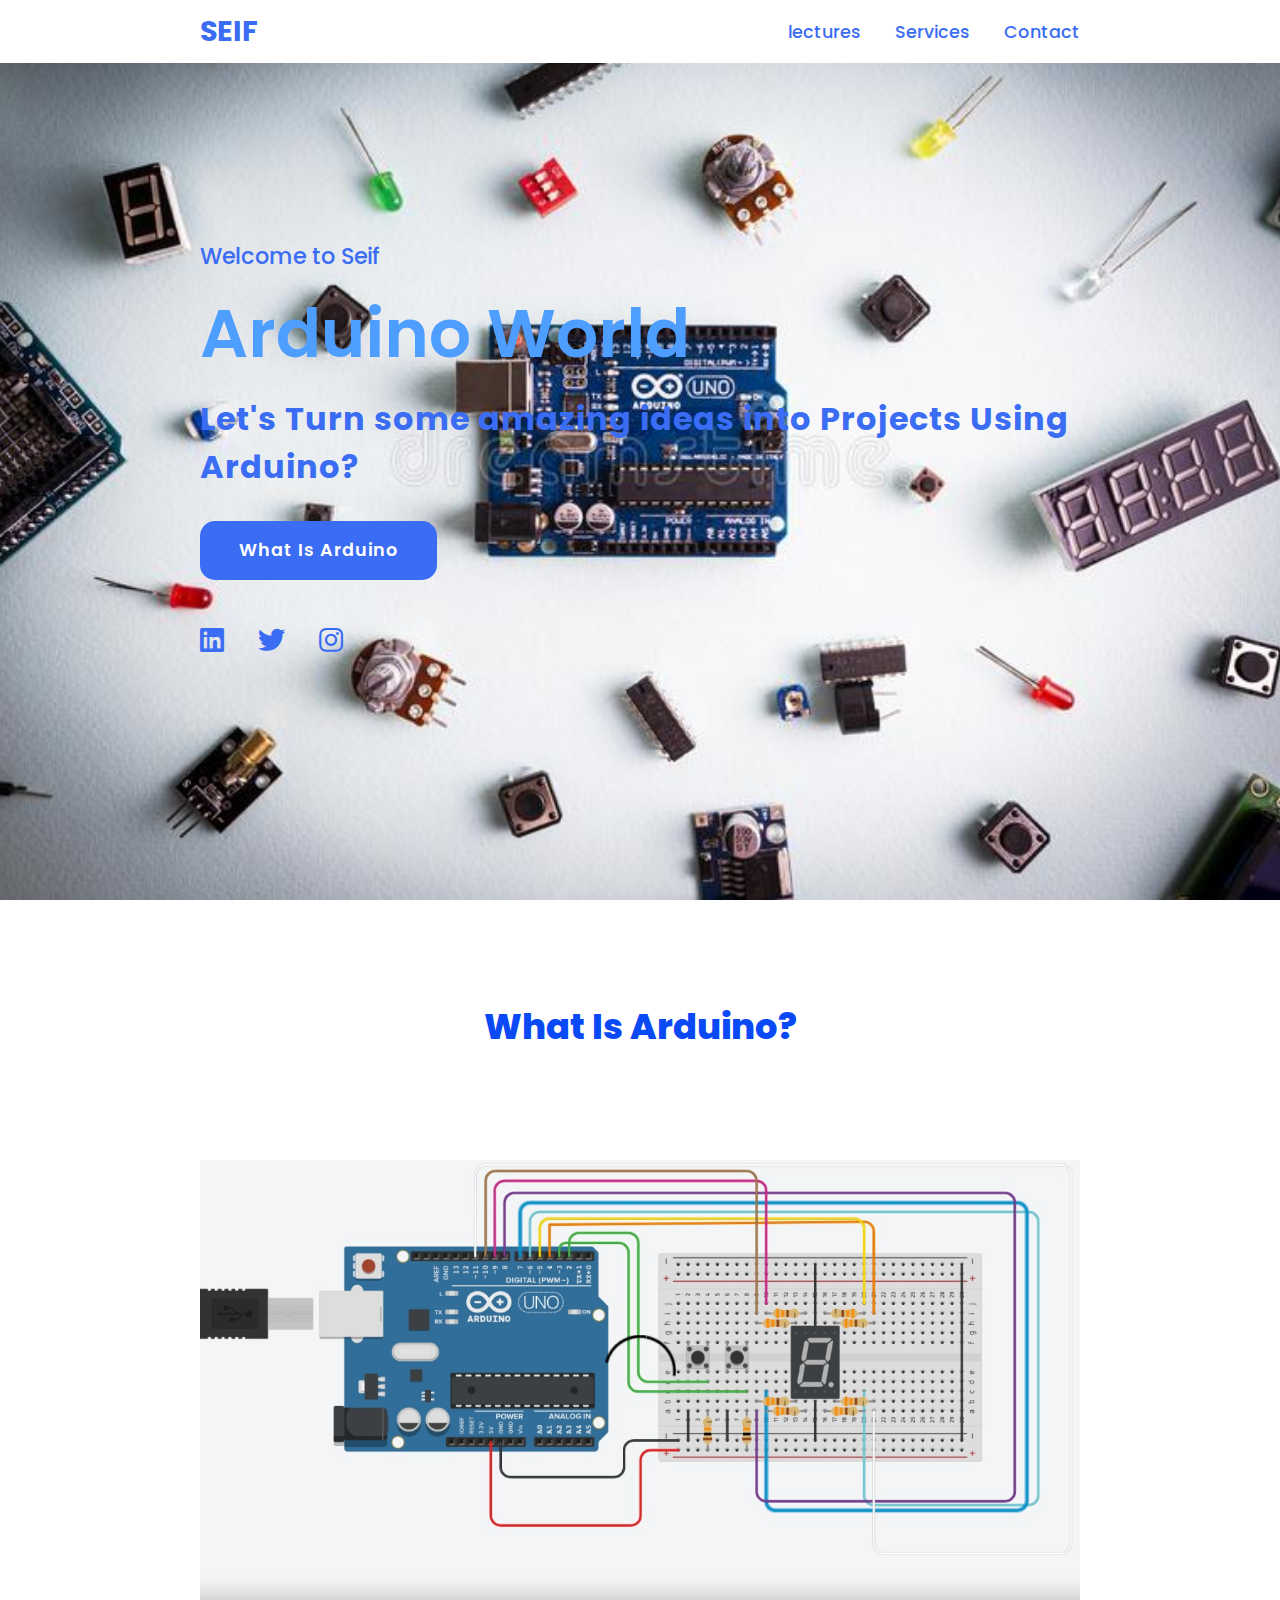
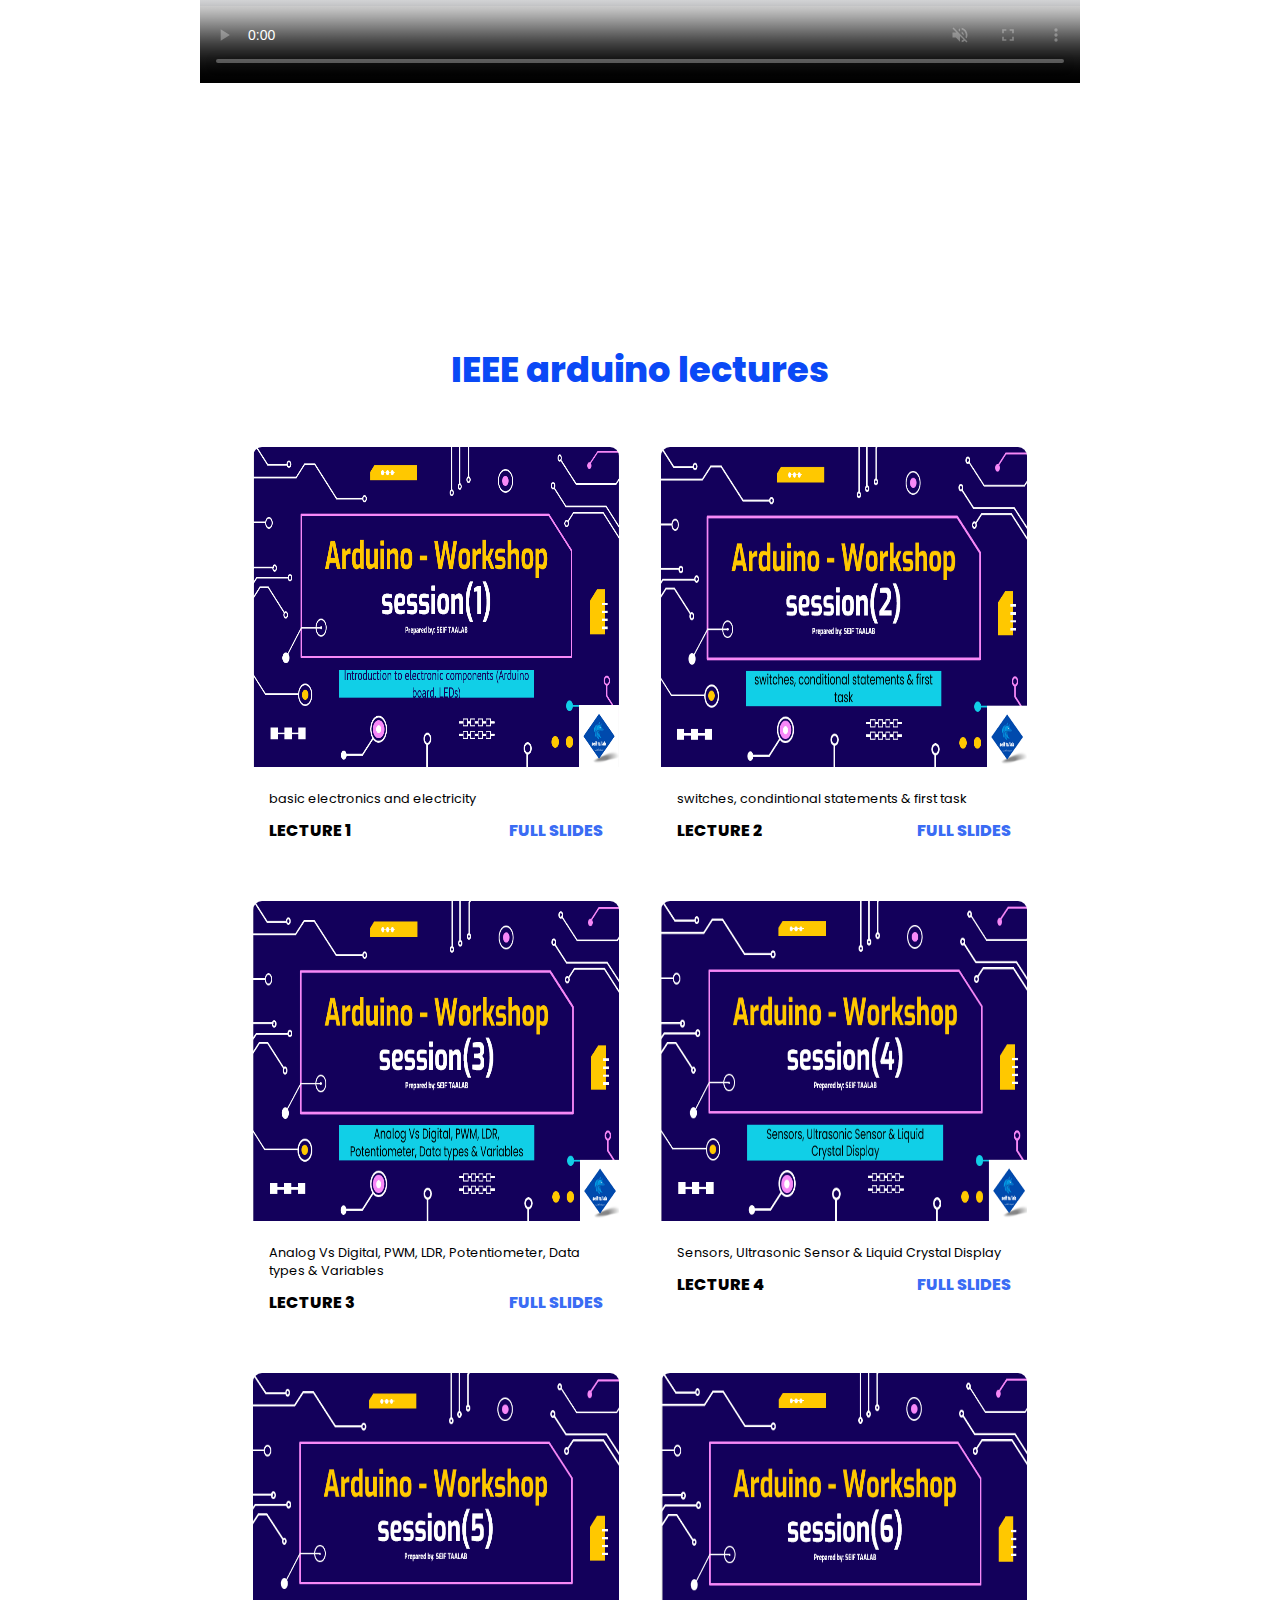
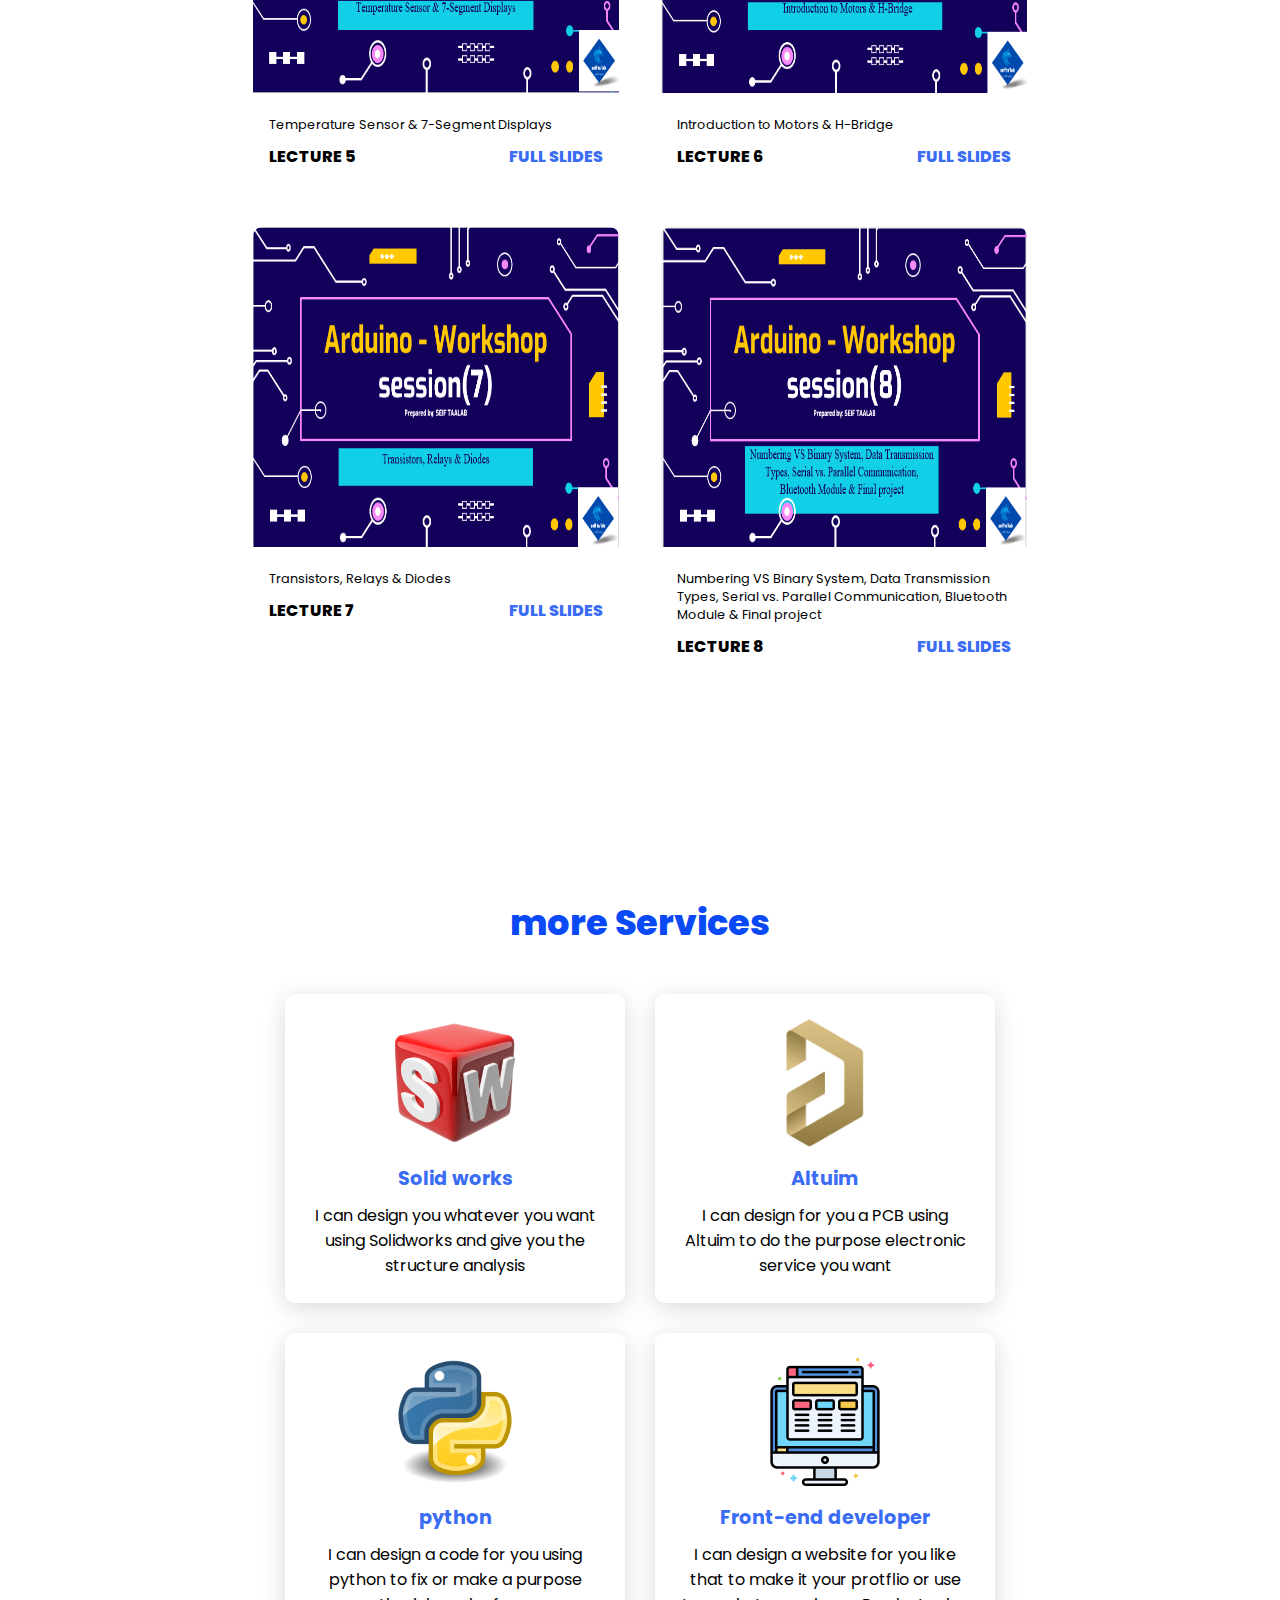
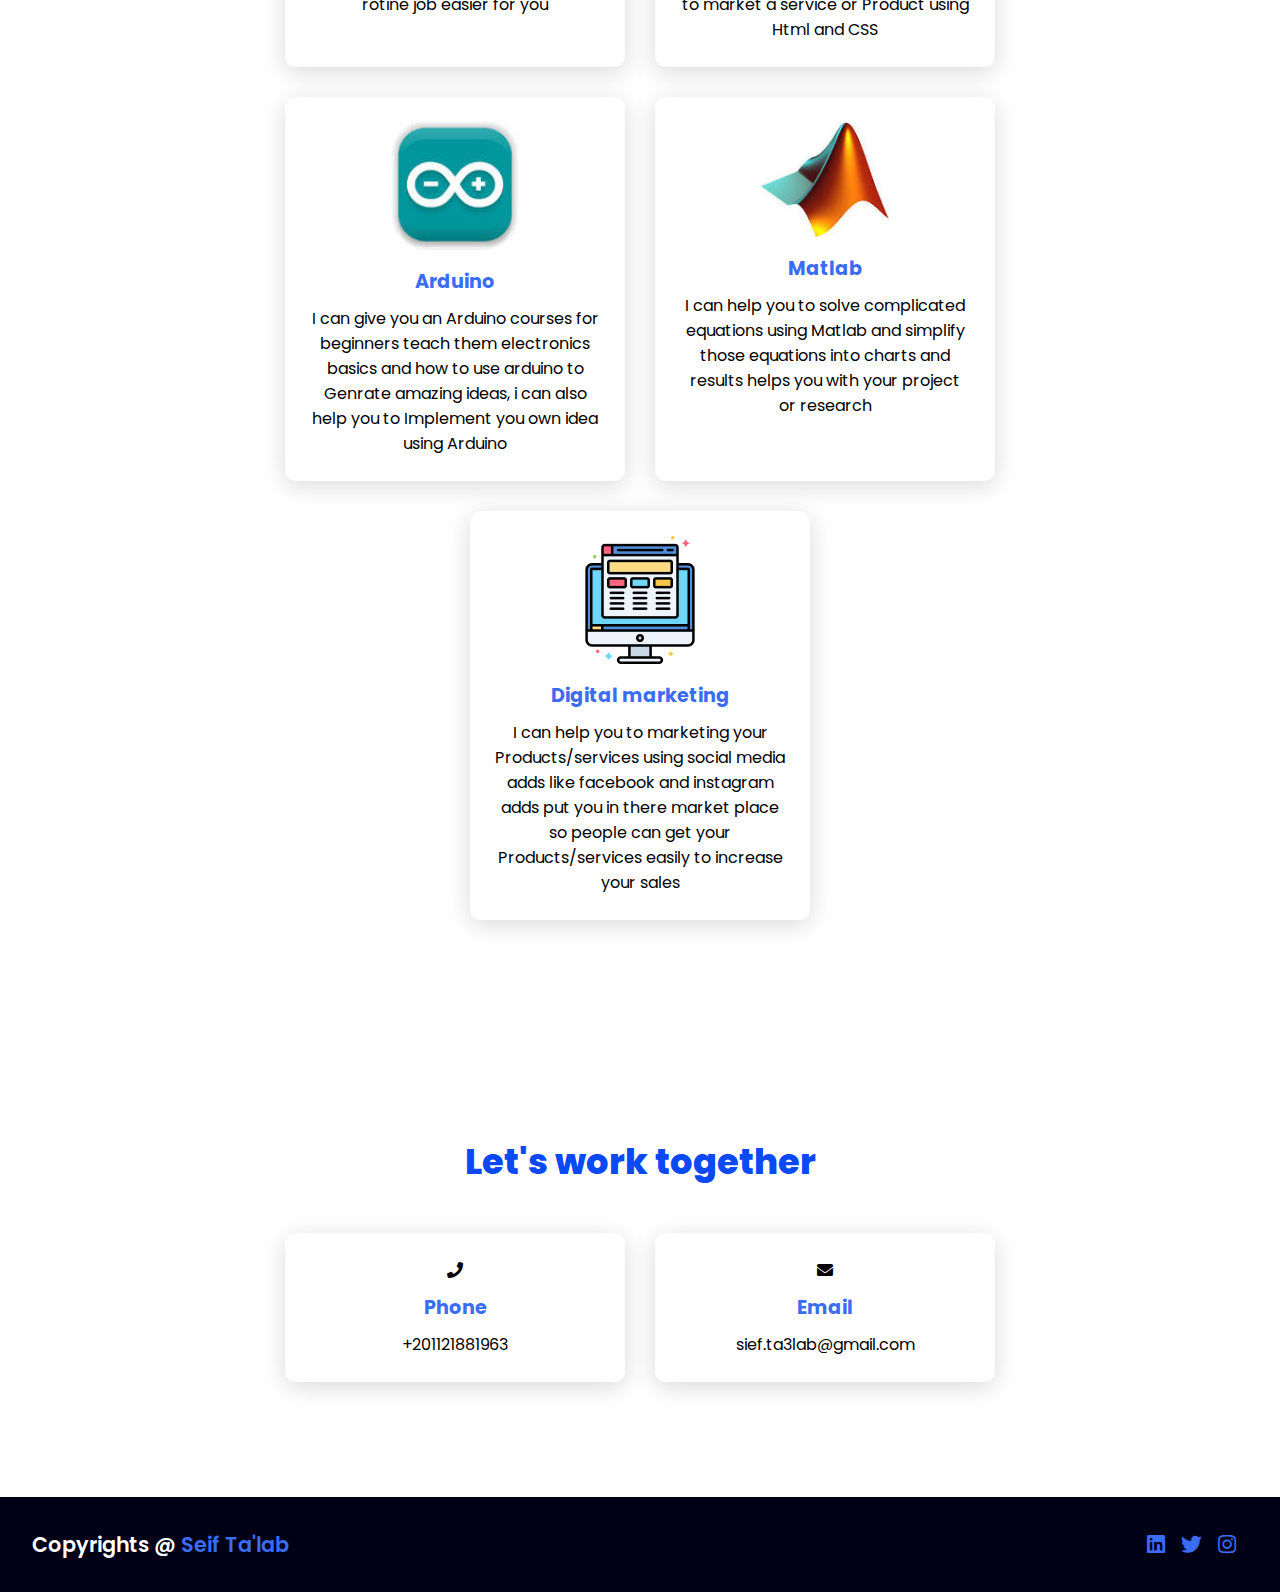
==== index(Arduino).html @ f3671c9b "added modified oldwebsite" ====
<!DOCTYPE html>
<html lang="en">
<head>
    <meta charset="UTF-8">
    <meta http-equiv="X-UA-Compatible" content="IE=edge">
    <meta name="viewport" content="width=device-width, initial-scale=1.0">
    <link rel="stylesheet" href="https://cdnjs.cloudflare.com/ajax/libs/font-awesome/5.15.4/css/all.min.css">
    <link rel="stylesheet" href="style(Arduino).css">
    <title>Seif Ta'lab(Arduino World)</title>
</head>
<body>

    <header>
        <a href="index.html" class="logo">Seif</a>
        <nav class="navigation">
            <a href="#projects">lectures</a>
            <a href="#Courses">Services</a>
            <a href="#contact">Contact</a>
        </nav>
    </header>


    <section class="main">
        <div>
            <h2>Welcome to Seif<br><span>Arduino World</span></h2>
            <h3>Let's Turn some amazing ideas into Projects Using Arduino?</h3>
            <a href="#whatsarduino" class="main-btn">What Is Arduino</a>
            <div class="social-icons">
                <a href="https://www.linkedin.com/in/sief-t-662467a1"><i class="fab fa-linkedin"></i></a>
                <a href="https://twitter.com/SIEFT3LAB"><i class="fab fa-twitter"></i></a>
                <a href="https://www.instagram.com/seiffoox/"><i class="fab fa-instagram"></i></a>
                <!-- <a href="https://www.facebook.com/sief.taalab"><i class="fa-brands fa-square-facebook"></i></a> -->
                <!-- <a href="#"><i class="fab fa-youtube"></i></a> -->
            </div>
        </div>
    </section>
    <section class="arduino-video" id="whatsarduino">
        <h2 class="title">What Is Arduino?</h2>
        <div class="content">
            <div class="video-card">
                <div class="video-icon">
                    <video controls autoplay muted poster="imags/Arduino (1).jpeg" width="850em" height="600em">
                        <source src="imags/Arduino video(1).mp4" type="video/mp4">
                        your Browser does not support Video tag :(
                    </video>
                </div>
            </div>
        </div>
    </section>

    

    <section class="projects" id="projects">
        <h2 class="title"><br> IEEE arduino lectures</h2>
        <div class="content">
            <div class="project-card">
                <div class="project-image">
                    <img src="imags/arduino lec1 .png" alt="lecture(1)"/>
                </div>
                <div class="project-info">
                    <p class="project-category">basic electronics and electricity</p>
                    <strong class="project-title">
                        <span>Lecture 1</span>
                        <a href="https://docs.google.com/presentation/d/1DDFqCSRhLebv8XHpt-wcr_T4yd4qhLSI/edit?usp=drive_web&ouid=102743952285113957410&rtpof=true" class="more-details">Full slides</a>
                    </strong>
                </div>
            </div>
            <div class="project-card">
                <div class="project-image">
                    <img src="imags/arduino lec2 .png" alt="lecture(2)" />
                </div>
                <div class="project-info">
                    <p class="project-category">switches, condintional statements & first task</p>
                    <strong class="project-title">
                        <span>Lecture 2</span>
                        <a href="https://docs.google.com/presentation/d/1XplIza-XIh7OyMLziSDWfODeTQE4C5al/edit?usp=drive_web&ouid=102743952285113957410&rtpof=true" class="more-details">Full slides</a>
                    </strong>
                </div>
            </div>
            <div class="project-card">
                <div class="project-image">
                    <img src="imags/arduino lec3 .png" alt="lecture(3)" />
                </div>
                <div class="project-info">
                    <p class="project-category">Analog Vs Digital, PWM, LDR, Potentiometer, Data types & Variables </p>
                    <strong class="project-title">
                        <span>Lecture 3</span>
                        <a href="https://docs.google.com/presentation/d/1pSmXpGtf9C1QgrdlA-QDoCtuspsE4hKl/edit?usp=drive_web&ouid=102743952285113957410&rtpof=true" class="more-details">Full slides</a>
                    </strong>
                </div>
            </div>
            <div class="project-card">
                <div class="project-image">
                    <img src="imags/arduino lec4 .png" alt="lecture(4)" />
                </div>
                <div class="project-info">
                    <p class="project-category">Sensors, Ultrasonic Sensor & Liquid Crystal Display </p>
                    <strong class="project-title">
                        <span>Lecture 4</span>
                        <a href="https://docs.google.com/presentation/d/1fd7_4X9jOoljDiP1S0zQhtu59KTJAS5t/edit?usp=drive_web&ouid=102743952285113957410&rtpof=true" class="more-details">Full slides</a>
                    </strong>
                </div>
            </div>
            <div class="project-card">
                <div class="project-image">
                    <img src="imags/arduino lec5 .png" alt="lecture(5)" />
                </div>
                <div class="project-info">
                    <p class="project-category">Temperature Sensor & 7-Segment Displays</p>
                    <strong class="project-title">
                        <span>Lecture 5 </span>
                        <a href="https://docs.google.com/presentation/d/1MpjdBzk2nIUMRbd7-k5zyhrEpTdBWXSu/edit?usp=drive_web&ouid=102743952285113957410&rtpof=true" class="more-details">Full slides</a>
                    </strong>
                </div>
            </div>
            <div class="project-card">
                <div class="project-image">
                    <img src="imags/arduino lec6 .png" alt="lecture(6)" />
                </div>
                <div class="project-info">
                    <p class="project-category">Introduction to Motors & H-Bridge</p>
                    <strong class="project-title">
                        <span>Lecture 6 </span>
                        <a href="https://docs.google.com/presentation/d/1R1zklYoGghu9t8irM6zhKbhsDbOVQ-YO/edit?usp=drive_web&ouid=102743952285113957410&rtpof=true" class="more-details">Full slides</a>
                    </strong>
                </div>
            </div>
            <div class="project-card">
                <div class="project-image">
                    <img src="imags/arduino lec7  .png" alt="lecture(7)" />
                </div>
                <div class="project-info">
                    <p class="project-category">Transistors, Relays & Diodes</p>
                    <strong class="project-title">
                        <span>Lecture 7 </span>
                        <a href="https://docs.google.com/presentation/d/1aV68Fkvven4Uu9LeOrpbHi0yYpLlBhTs/edit?usp=drive_web&ouid=102743952285113957410&rtpof=true" class="more-details">Full slides</a>
                    </strong>
                </div>
            </div>
            <div class="project-card">
                <div class="project-image">
                    <img src="imags/arduino lec8 .png" alt="lecture(8)" />
                </div>
                <div class="project-info">
                    <p class="project-category">Numbering VS Binary System, Data Transmission Types, Serial vs. Parallel Communication, Bluetooth Module & Final project</p>
                    <strong class="project-title">
                        <span>Lecture 8 </span>
                        <a href="https://docs.google.com/presentation/d/13-hTFpBg8Rt9SrnlkMx6WOnKrPhu77iB/edit?usp=drive_web&ouid=102743952285113957410&rtpof=true" class="more-details">Full slides</a>
                    </strong>
                </div>
            </div>
        </div>
    </section>
  
    <section class="cards" id="Courses">
        <h2 class="title">more Services</h2>
        <div class="content">
            <div class="card">
                <div class="icon">
                    <img src="imags/medium.png" alt="solidworks icon">
                </div>
                <div class="info">
                    <h3>Solid works</h3>
                    <p>I can design you whatever you want using Solidworks and give you the structure analysis</p>
                </div>
            </div>
            <div class="card">
                <div class="icon">
                    <img src="imags/altium-designer.png" alt="Altuim icon">
                </div>
                <div class="info">
                    <h3>Altuim</h3>
                    <p>I can design for you a PCB using Altuim to do the purpose electronic service you want</p>
                </div>
            </div>
            <div class="card">
                <div class="icon">
                    <img src="imags/Python.svg.png" alt="Python icon">
                </div>
                <div class="info">
                    <h3>python</h3>
                    <p>I can design a code for you using python to fix or make a purpose rotine job easier for you</p>
                </div>
            </div>
            <div class="card">
                <div class="icon">
                    <img src="imags/2721264.png" alt="Front-end icon">
                </div>
                <div class="info">
                    <h3>Front-end developer</h3>
                    <p>I can design a website for you like that to make it your protflio or use to market a service or Product using Html and CSS</p>
                </div>
            </div>
            <div class="card">
                <div class="icon">
                    <img src="imags/images (1).jpg" alt="Arduino icon">
                </div>
                <div class="info">
                    <h3>Arduino</h3>
                    <p>I can give you an Arduino courses for beginners teach them electronics basics and how to use arduino to Genrate amazing ideas, i can also help you to Implement you own idea using Arduino</p>
                </div>
            </div>
            <div class="card">
                <div class="icon">
                    <img src="imags/images.jpg" alt="Matlab icon">
                </div>
                <div class="info">
                    <h3>Matlab</h3>
                    <p>I can help you to solve complicated equations using Matlab and simplify those equations into charts and results helps you with your project or research</p>
                </div>
            </div>
            <div class="card">
                <div class="icon">
                    <img src="imags/2721264.png" alt="Digital-Marketing icon">
                </div>
                <div class="info">
                    <h3>Digital marketing</h3>
                    <p>I can help you to marketing your Products/services using social media adds like facebook and instagram adds put you in there market place so people can get your Products/services easily to increase your sales</p>
                </div>
            </div>
        </div>
    </section>

    <section class="cards-contact" id="contact">
        <h2 class="title">Let's work together</h2>
        <div class="content">
            <div class="card">
                <div class="icon">
                    <i class="fas fa-phone"></i>
                </div>
                <div class="info">
                    <h3>Phone</h3>
                    <p>+201121881963</p>
                </div>
            </div>
            <div class="card">
                <div class="icon">
                    <i class="fas fa-envelope"></i>
                </div>
                <div class="info">
                    <h3>Email</h3>
                    <p>sief.ta3lab@gmail.com</p>
                </div>
            </div>
        </div>
    </section>
    
    <footer class="footer">
        <p class="footer-title">Copyrights @ <span>Seif Ta'lab</span></p>
        <div class="social-icons">
            <a href="https://www.linkedin.com/in/sief-t-662467a1"><i class="fab fa-linkedin"></i></a>
            <a href="https://twitter.com/SIEFT3LAB"><i class="fab fa-twitter"></i></a>
            <a href="https://www.instagram.com/seiffoox/"><i class="fab fa-instagram"></i></a>
            <!-- <a href="https://www.facebook.com/sief.taalab"><i class="fa-brands fa-square-facebook"></i></a> -->
            <!-- <a href="#"><i class="fab fa-youtube"></i></a> -->
        </div>
    </footer>

</body>
</html>
---- style(Arduino).css ----
@import url('https://fonts.googleapis.com/css2?family=Poppins:ital,wght@0,100;0,200;0,300;0,400;0,500;0,600;0,700;0,800;0,900;1,100;1,200;1,300;1,400;1,500;1,600;1,700;1,800;1,900&display=swap');

*{
    font-family: 'Poppins', sans-serif;
    margin: 0;
    padding: 0;
    box-sizing: border-box;
    scroll-behavior: smooth; 
}


header {
    background-color: #ffffff;
    width: 100%;
    position: fixed;
    z-index: 999;
    display: flex;
    justify-content: space-between;
    align-items: center;
    padding: 10px 200px ;
}

.logo{
    text-decoration: none;
    color: #3a6cf4;
    text-transform: uppercase;
    font-weight: 700;
    font-size: 1.8em;
}

.navigation a{
    color: #3a6cf4;
    text-decoration: none;
    font-size: 1.1em;
    font-weight: 500;
    padding-left: 30px;
}

.navigation a:hover{
    color: #601cfc;
}

section {
    padding: 100px 200px;
}

.main {
    width: 100%;
    min-height: 100vh;
    display: flex;
    align-items: center;
    background: url(imags/arduino\ background\ 2.jpg) no-repeat;
    /* background-color: #000; */
    background-size: cover;
    background-position: center;
    background-attachment: fixed;
}

.main h2 {
    color: #3a6cf4;
    font-size: 1.4em;
    font-weight: 500;
}

.main h2 span {
    display: inline-block;
    margin-top: 10px;
    color: #4e9eff;
    font-size: 3em;
    font-weight: 600;
}

.main h3 {
    color: #3a6cf4;
    font-size: 2em;
    font-weight: 700;
    letter-spacing: 1px;
    margin-top: 10px;
    margin-bottom: 30px;
}

.main-btn {
    color: #fff;
    background-color: #3a6cf4;
    text-decoration: none;
    font-size: 1.1em;
    font-weight: 600;
    display: inline-block;
    padding: 0.9375em 2.1875em;
    letter-spacing: 1px;
    border-radius: 15px;
    margin-bottom: 40px;
    transition: 0.7s ease;
}

.main-btn:hover {
    background-color: #0a49f6;
    transform: scale(1.1);
}

.social-icons a {
    color: #3a6cf4;
    font-size: 1.7em;
    padding-right: 30px;
}


.title {
    display: flex;
    justify-content: center;
    color: #0a49f6;
    font-size: 2.2em;
    font-weight: 800;
    margin-bottom: 30px;
}


.content {
    display: flex;
    justify-content: center;
    flex-direction: row;
    flex-wrap: wrap;
    border-radius: 10px;
    
}

.cards {
    background: url(imags/arduino\ background\ 2.jpg) no-repeat;
    /* background-color: #000; */
    background-size: cover;
    background-position: center;
    background-attachment: fixed;
}

.arduino-video {
    background: url(imags/arduino\ background\ 2.jpg) no-repeat;
    background-size: cover;
    background-position: center;
    background-attachment: fixed;
    /* background-color: rgb(154 196 255);  */
}
.video-card .video-icon {
    text-align: center;
    align-items: center;
    justify-content: center;
    width: 100%;
}
video {
    width: 100%;
}

.card {
    background-color: #fff;
    width: 21.25em;
    box-shadow: 0 5px 25px rgba(1 1 1 / 15%);
    border-radius: 10px;
    padding: 25px;
    margin: 15px;
    transition: 0.7s ease;
}

.card:hover {
    transform: scale(1.1);
}

.card .icon {
    text-align: center;
    align-items: center;
    justify-content: center;
}

.card .icon img {
    width: 8em;
}

.info {
    text-align: center;
}

.info h3{
    color: #3a6cf4;
    font-size: 1.2em;
    font-weight: 700;
    margin: 10px;
}

.projects {
    background: url(imags/arduino\ background\ 2.jpg) no-repeat;
    background-size: cover;
    background-position: center;
    background-attachment: fixed;
    /* background-color: #000016; */
}

.projects .content{
    margin-top: 30px;
}

.project-card {
    background-color: #fff;
    border: 1px solid #fff;
    min-height: 14em;
    width: 23em;
    overflow: hidden;
    border-radius: 10px;
    margin: 20px;
    transition: 0.7s ease;
}

.project-card:hover {
   transform: scale(1.1);
}

.project-card:hover .project-image {
    opacity: 0.9;
 }

.project-image img{
    height: 20em;
    width: 100%
}

.project-info {
    padding: 1em;
}

.project-category {
    font-size: 0.8em;
    color: #000;
}

.project-title {
    display: flex;
    justify-content: space-between;
    text-transform: uppercase;
    font-weight: 800;
    margin-top: 10px;
}

.more-details {
    text-decoration: none;
    color: #3a6cf4;
}

.more-details:hover {
    color: #601cfc;
}

 .cards-contact {
    /* background: url(imags/1117_arduino_uno_overview_820.jpg) no-repeat; */
    background-color: #fff;
    background-size: cover;
    background-position: center;
    background-attachment: fixed; 
} 
.contact .icon{
    font-size: 4.5em;
}

.contact .info h3 {
    color: #000;
}

.contact .info p {
    font-size: 1.5em;
}

.footer {
    /* background: url(imags/NEM_aerospace_0.jpg) no-repeat;
    background-size: cover;
    background-position: center;
    background-attachment: fixed; */
    background-color: #000016;
    color: #fff;
    padding: 2em;
    display: flex;
    justify-content: space-between;
}

.footer-title {
    font-size: 1.3em;
    font-weight: 600;
}

.footer-title span {
    color: #3a6cf4;
}

.footer .social-icons a{
    font-size: 1.3em;
    padding: 0 12px 0 0;
}

@media (max-width:1023px){
    header{
        padding: 12px 20px;
    }

    .navigation a{
        padding-left: 10px;
    }

    .title{
        font-size: 1.8em;
    }

    section{
        padding: 80px 20px;
    }

    .main-content h2{
        font-size: 1em;
    }

    .main-content h3{
        font-size: 1.6em;
    }

    .content{
        flex-direction: column;
        align-items: center;
    }

}

@media (max-width:641px){
    body{
        font-size: 12px;
    }

    .main-content h2{
        font-size: 0.8em;
    }

    .main-content h3{
        font-size: 1.4em;
    }
}

@media (max-width:300px){
    body{
        font-size: 10px;
     
    }
}
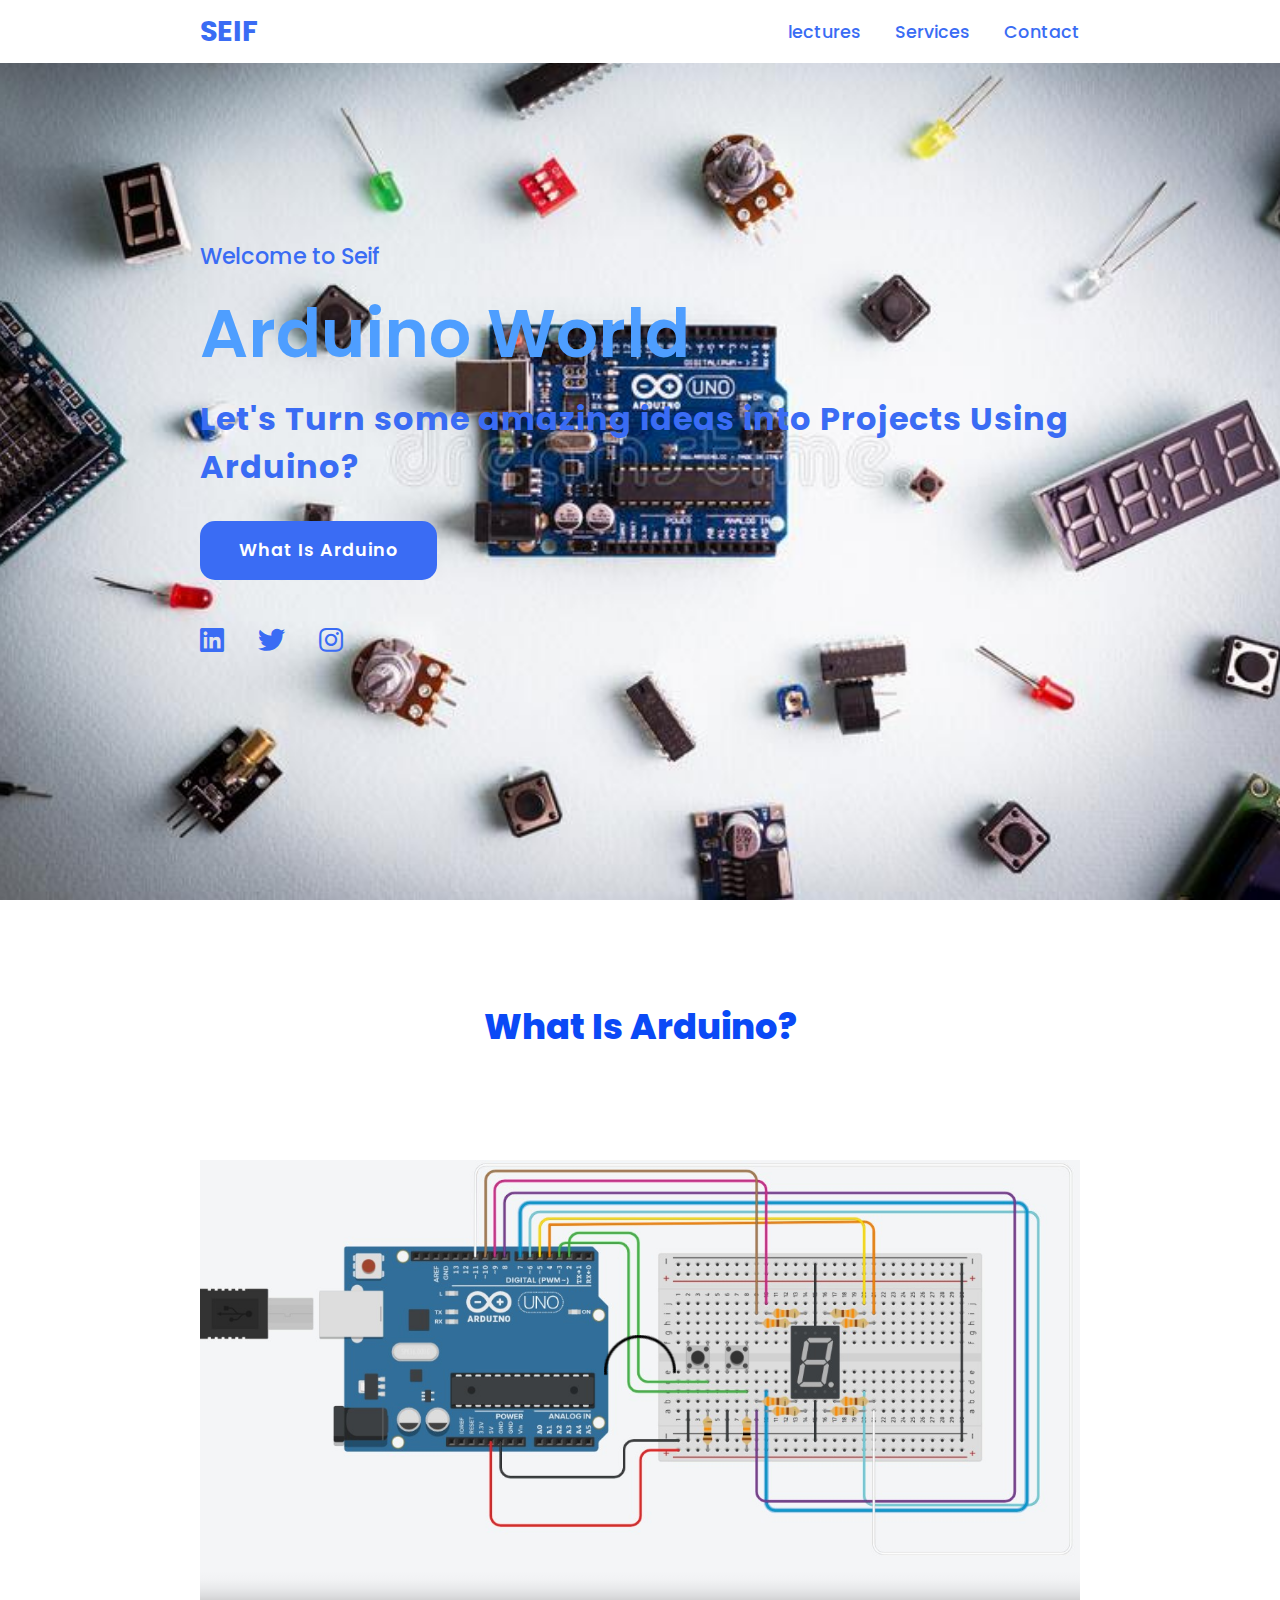
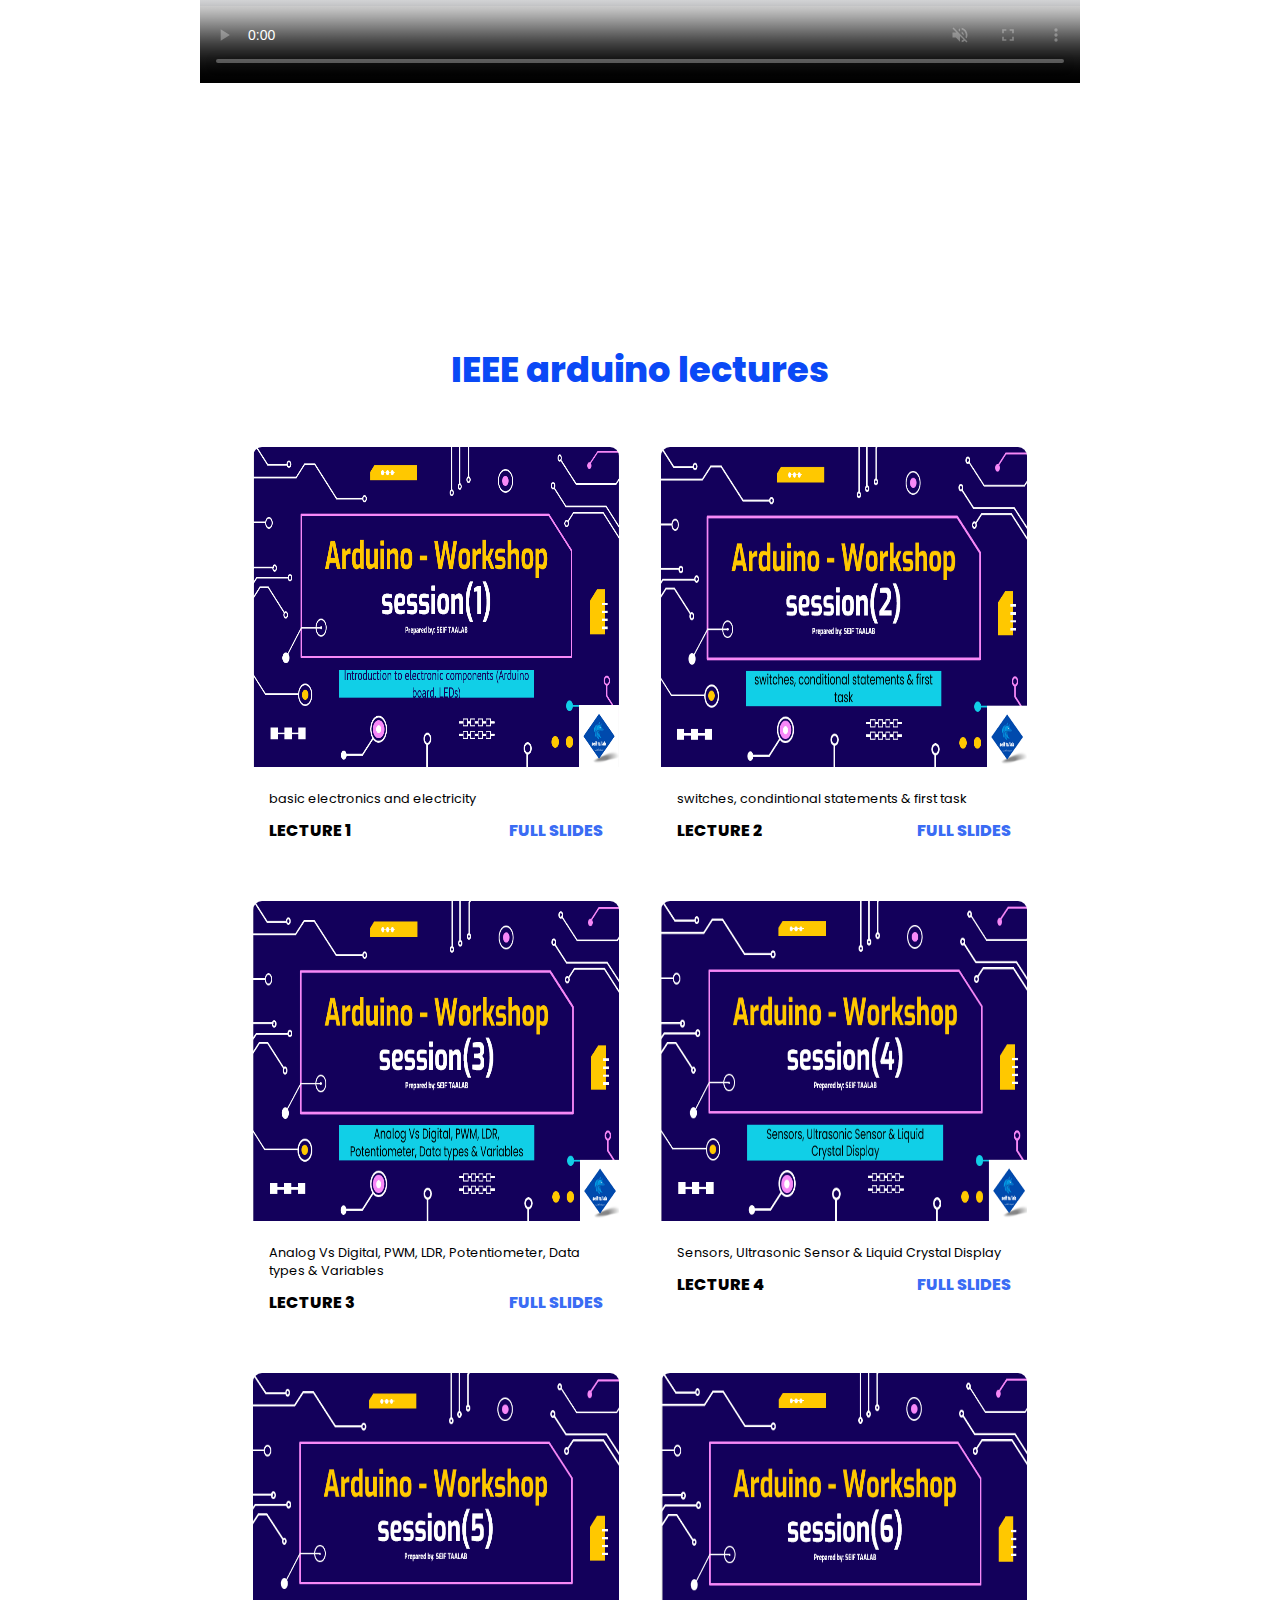
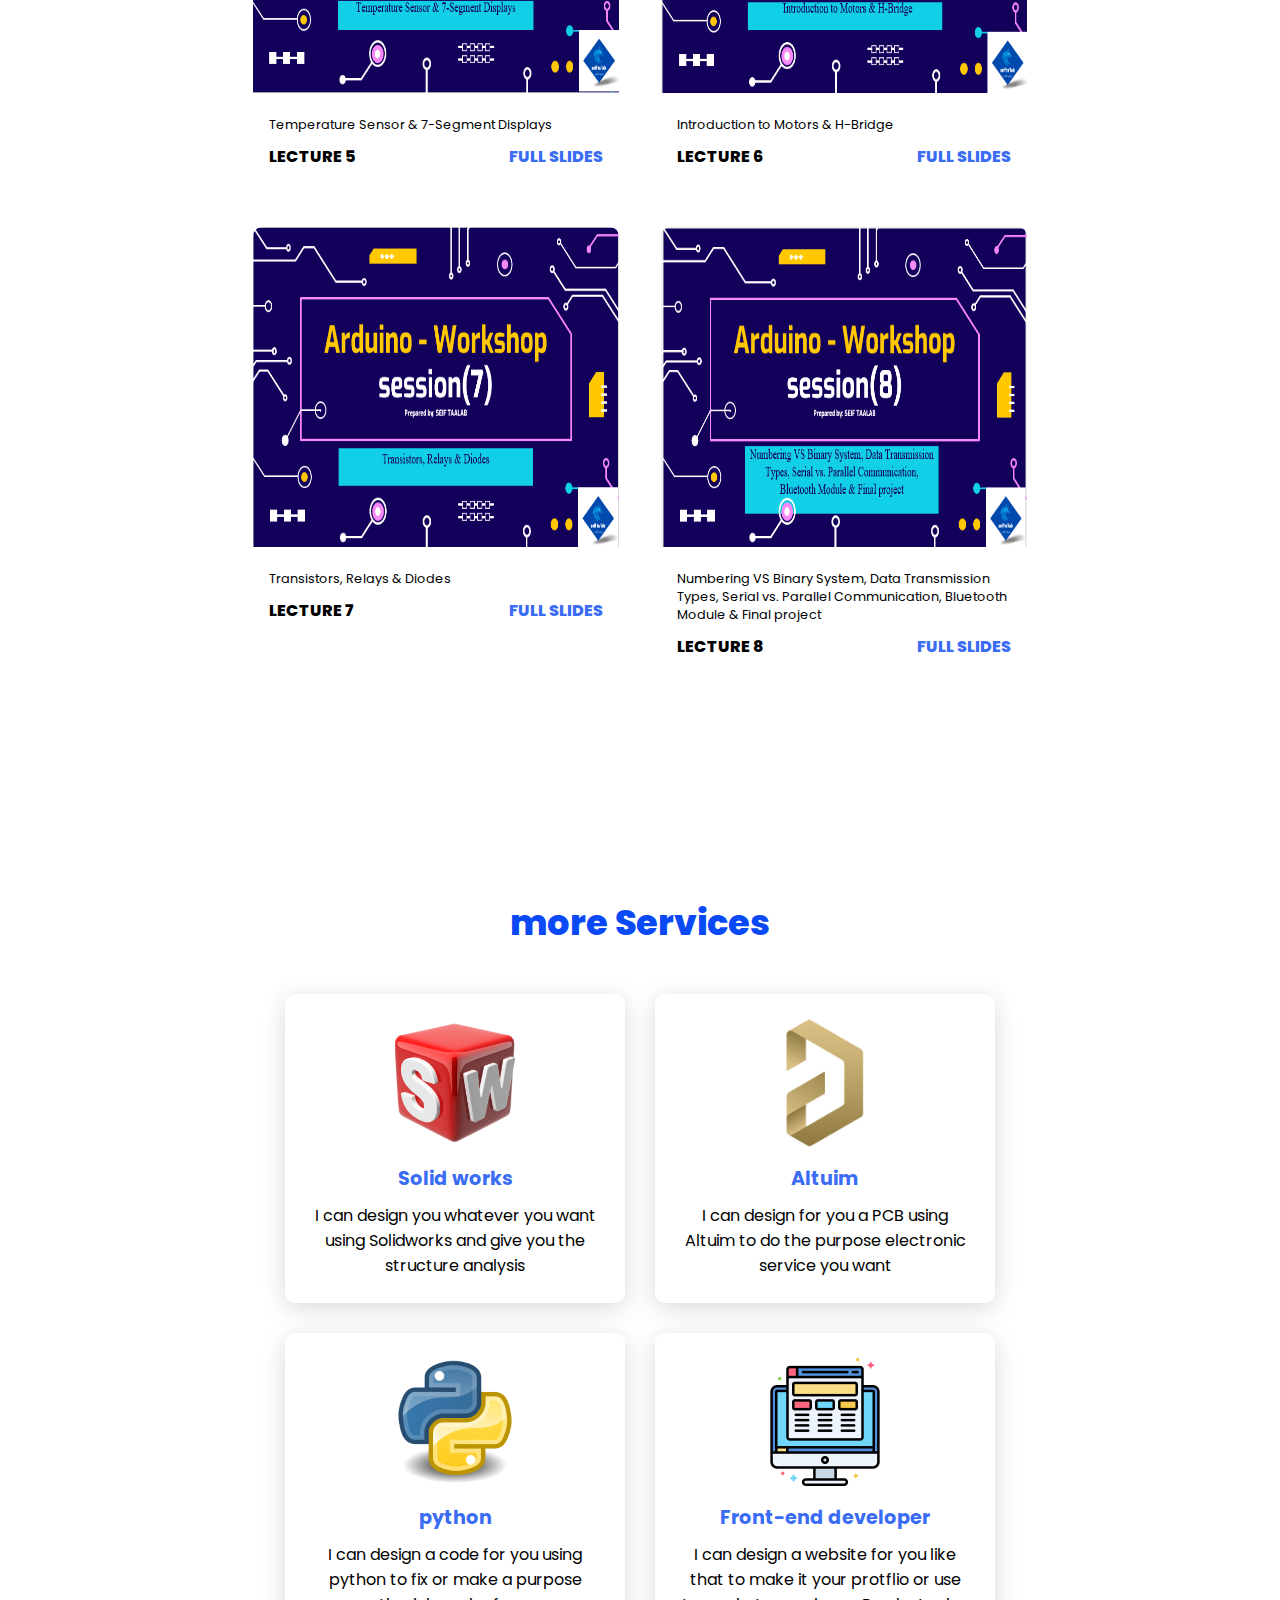
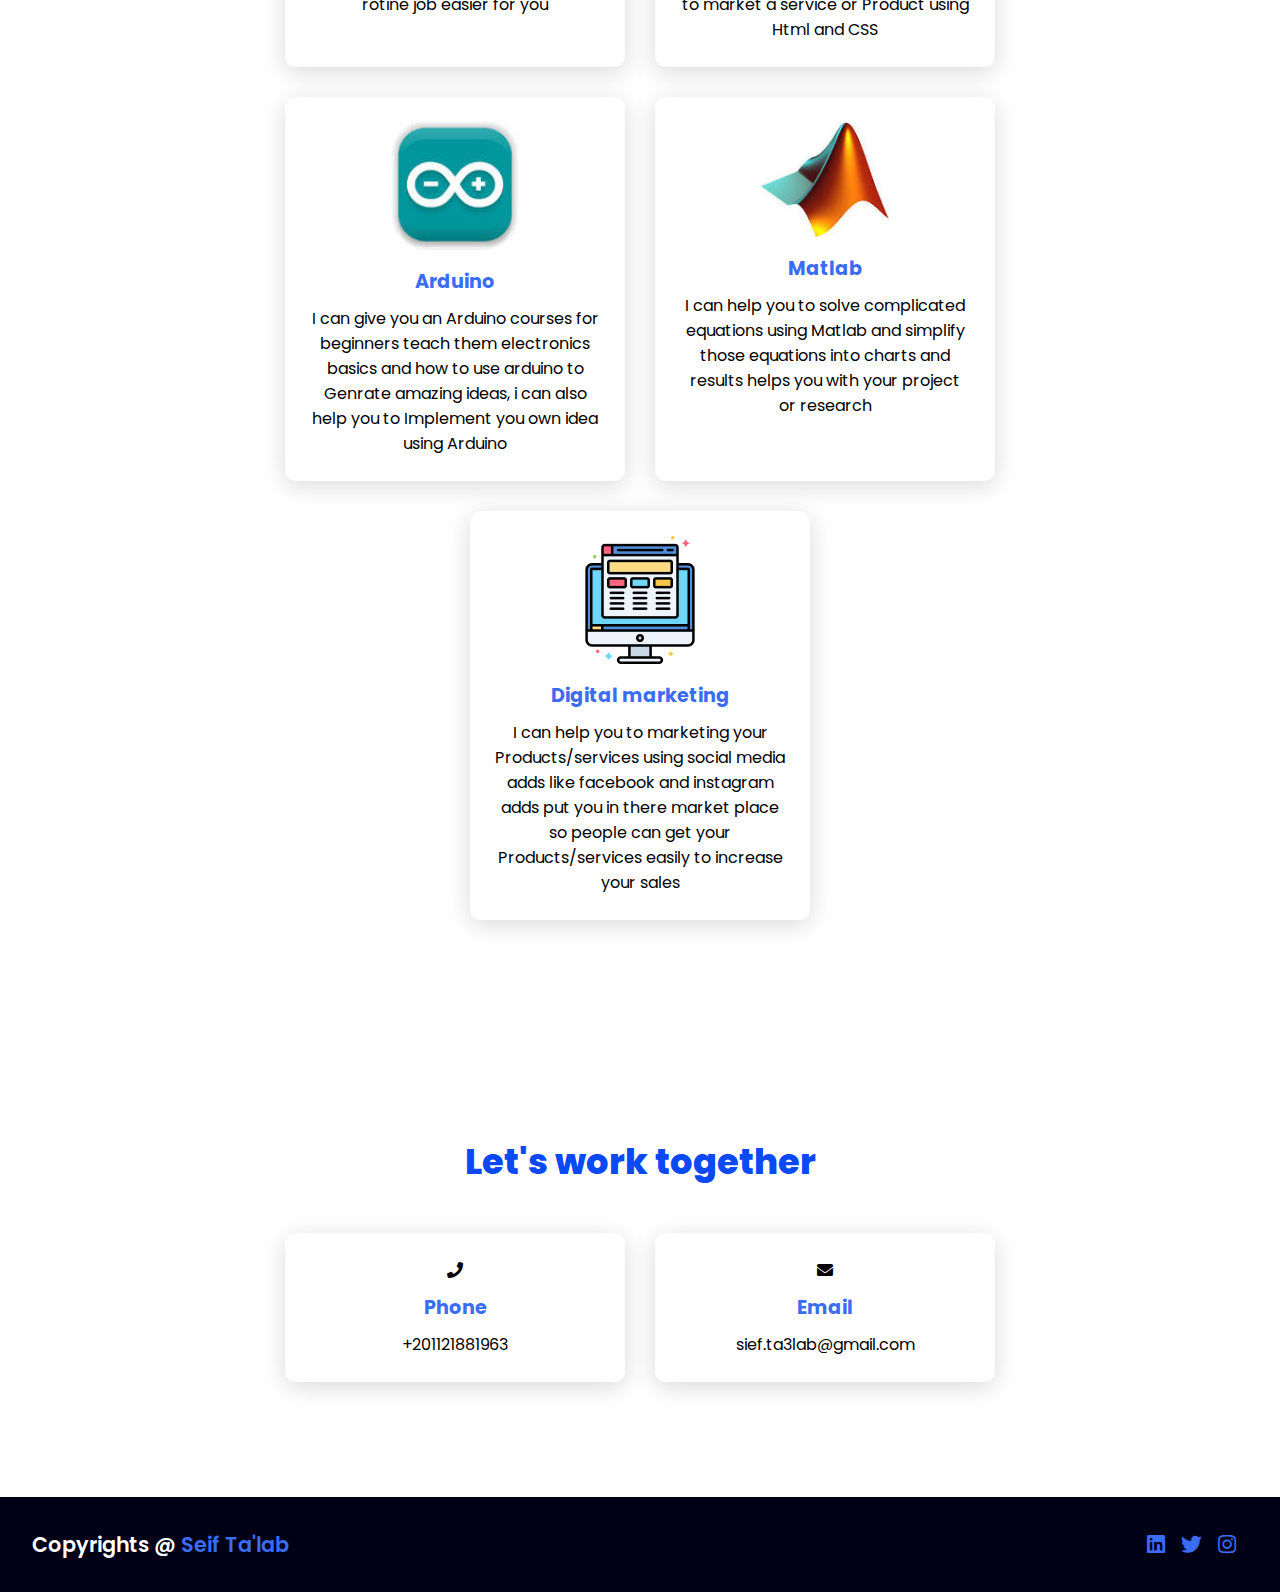
==== commit 9b322793: "Update index(Arduino).html" ====
--- a/index(Arduino).html
+++ b/index(Arduino).html
@@ -11,7 +11,7 @@
 <body>
 
     <header>
-        <a href="index.html" class="logo">Seif</a>
+        <a href="https://seiftaalab.me/wpdatabase/l" class="logo">Seif</a>
         <nav class="navigation">
             <a href="#projects">lectures</a>
             <a href="#Courses">Services</a>
@@ -257,4 +257,4 @@
     </footer>
 
 </body>
-</html>+</html>
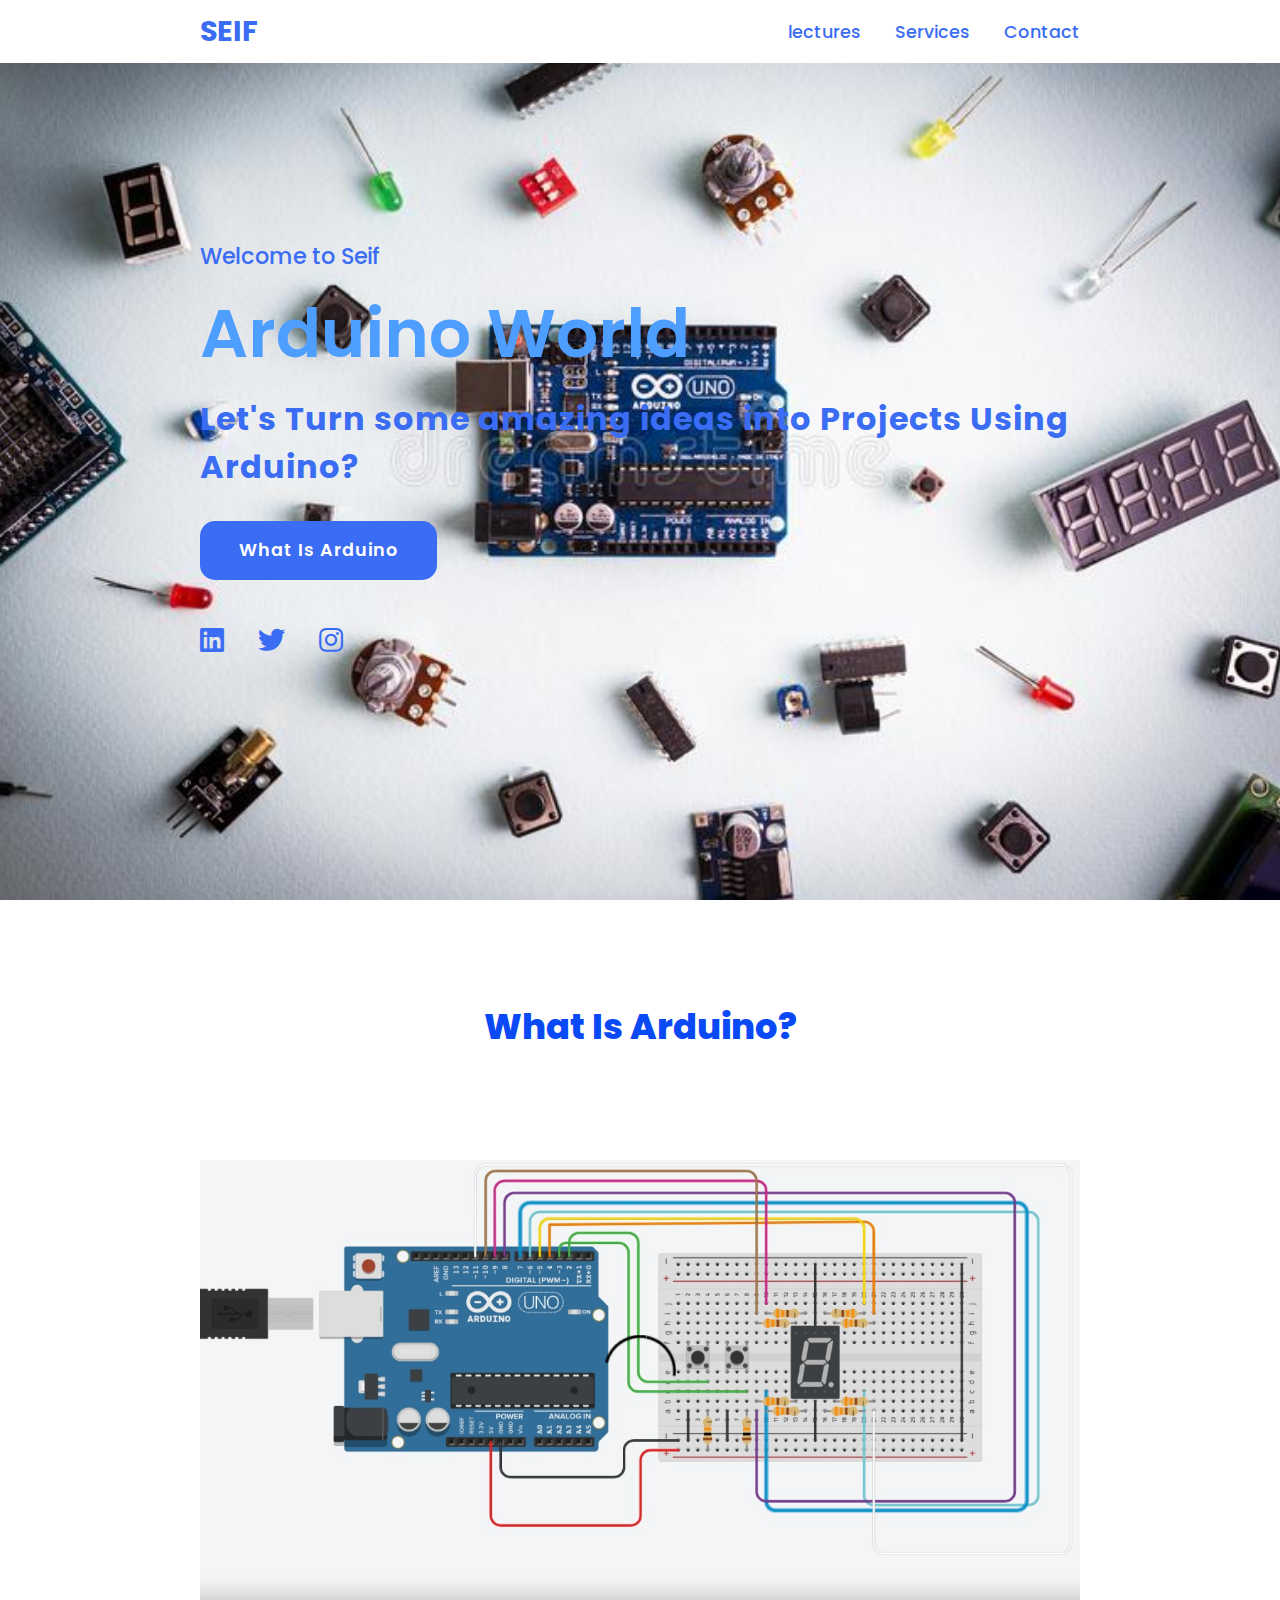
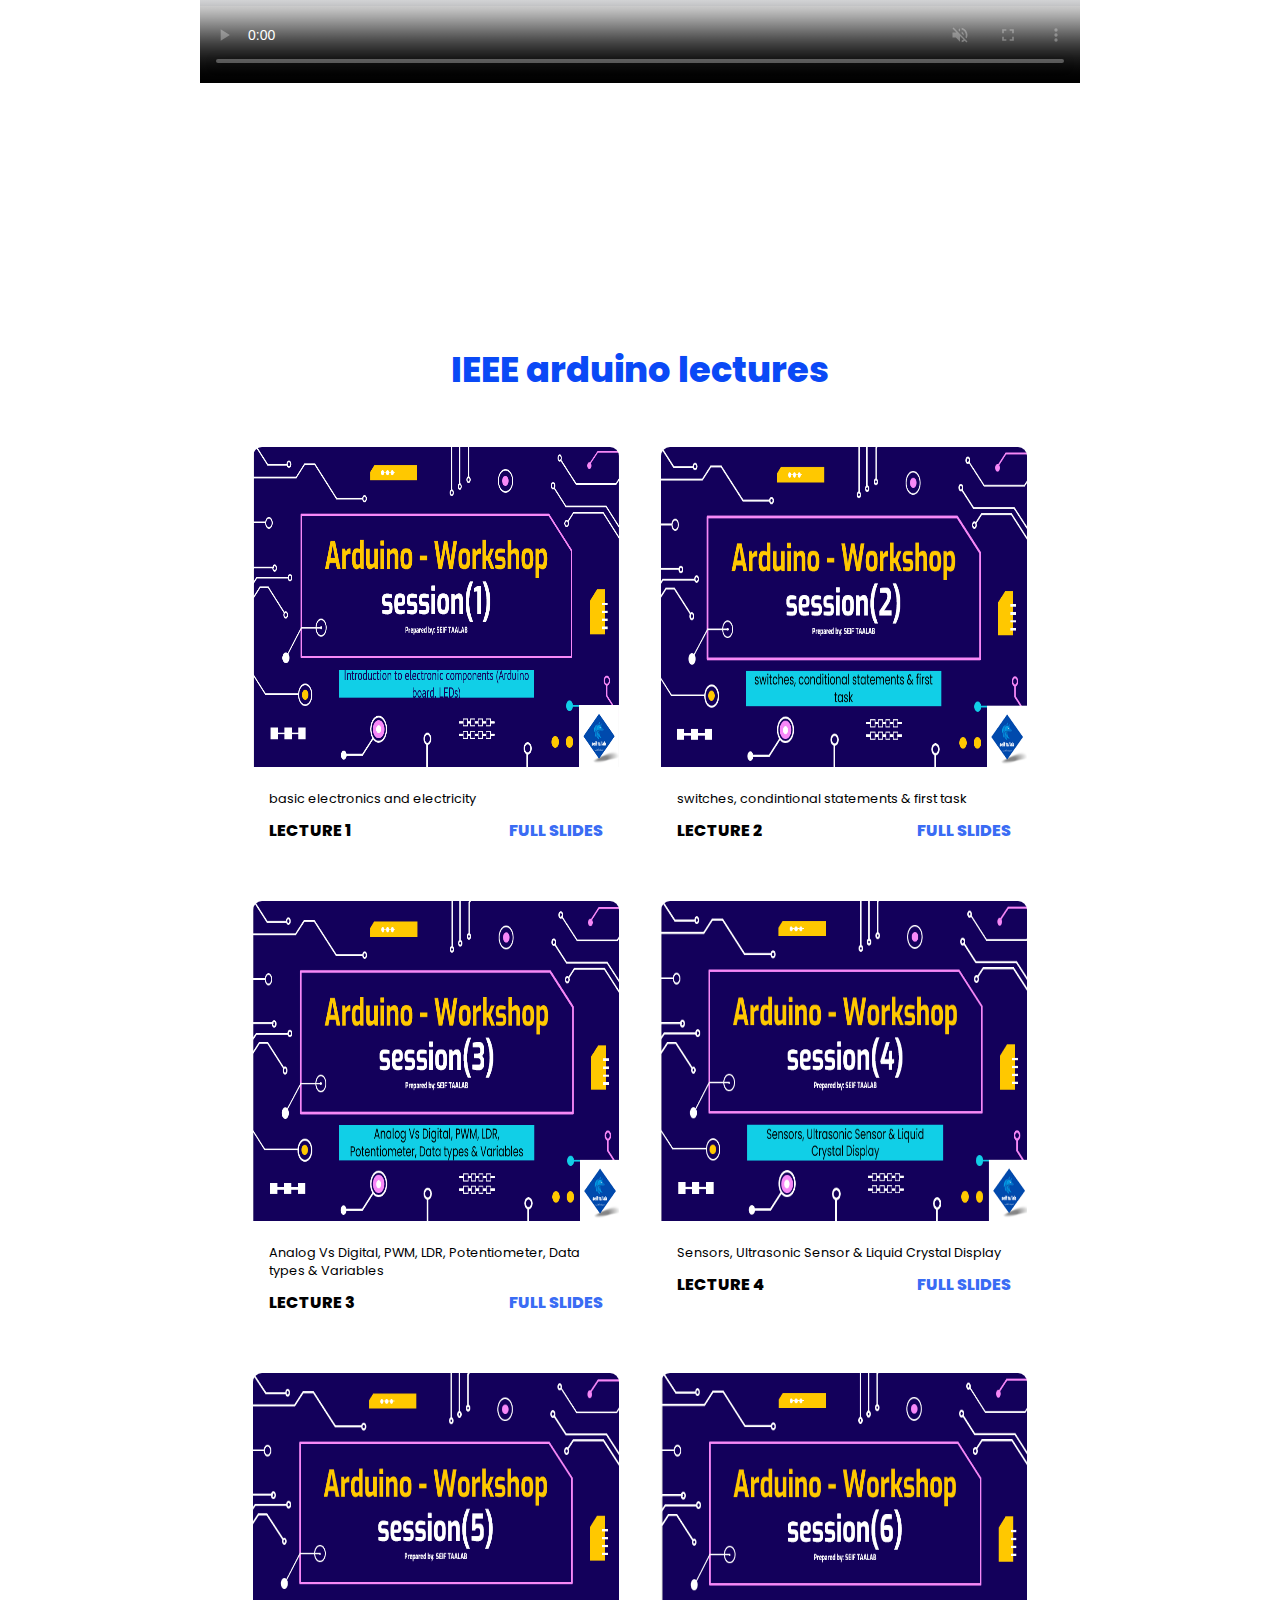
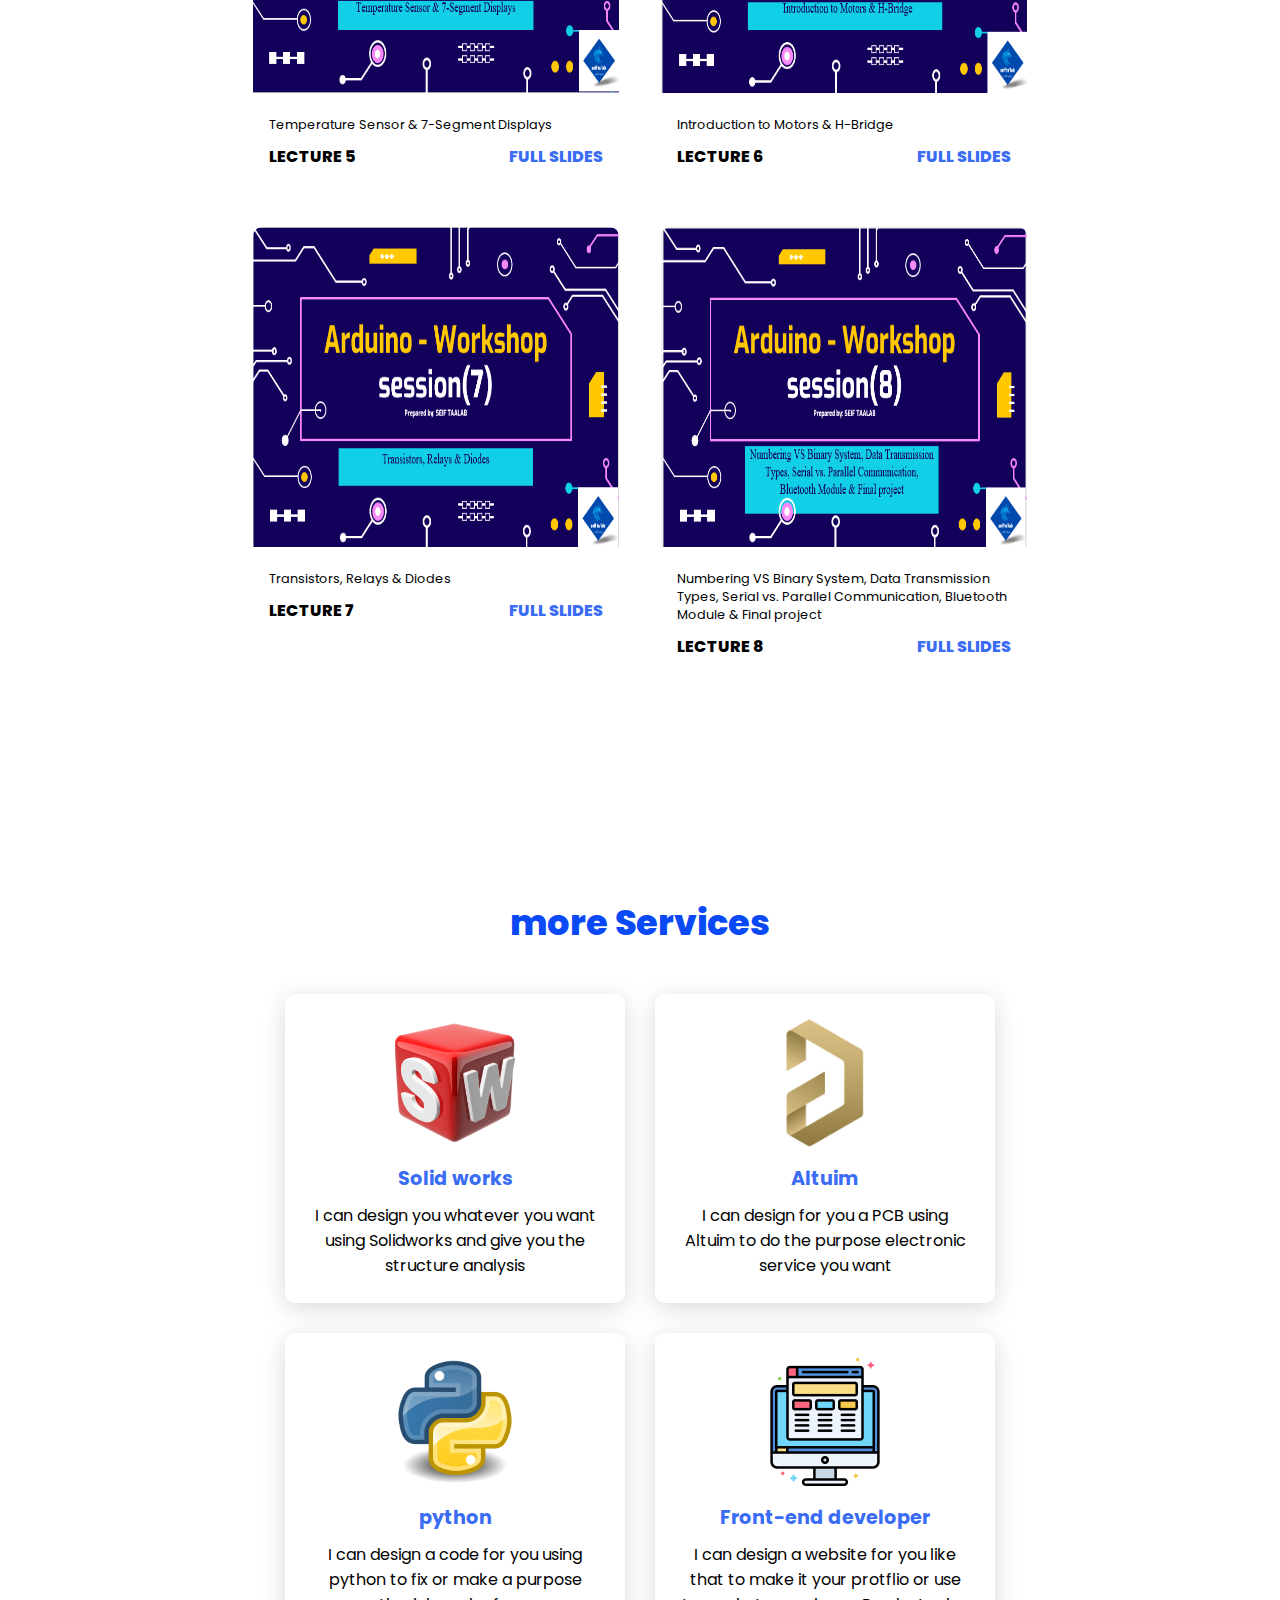
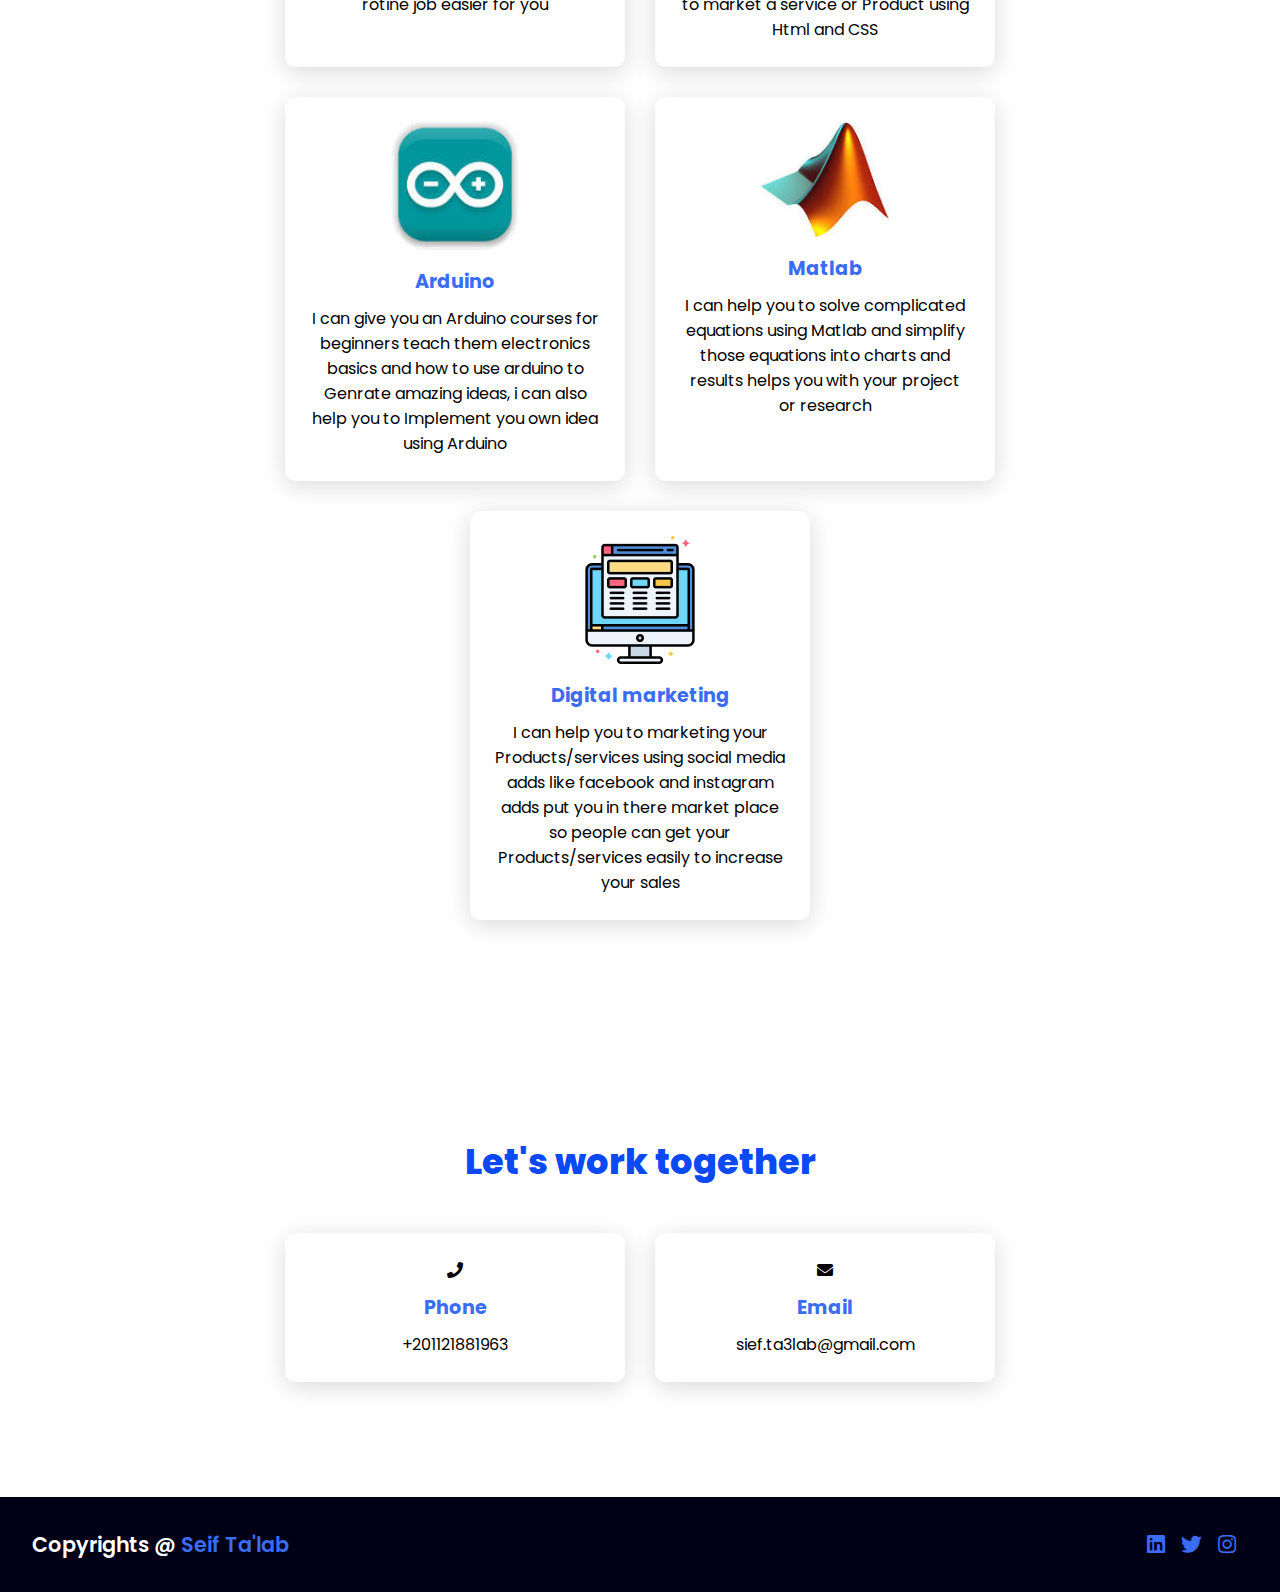
==== commit c6759606: "Update index(Arduino).html" ====
--- a/index(Arduino).html
+++ b/index(Arduino).html
@@ -11,7 +11,7 @@
 <body>
 
     <header>
-        <a href="https://seiftaalab.me/wpdatabase/l" class="logo">Seif</a>
+        <a href="https://seiftaalab.me/wpdatabase/" class="logo">Seif</a>
         <nav class="navigation">
             <a href="#projects">lectures</a>
             <a href="#Courses">Services</a>
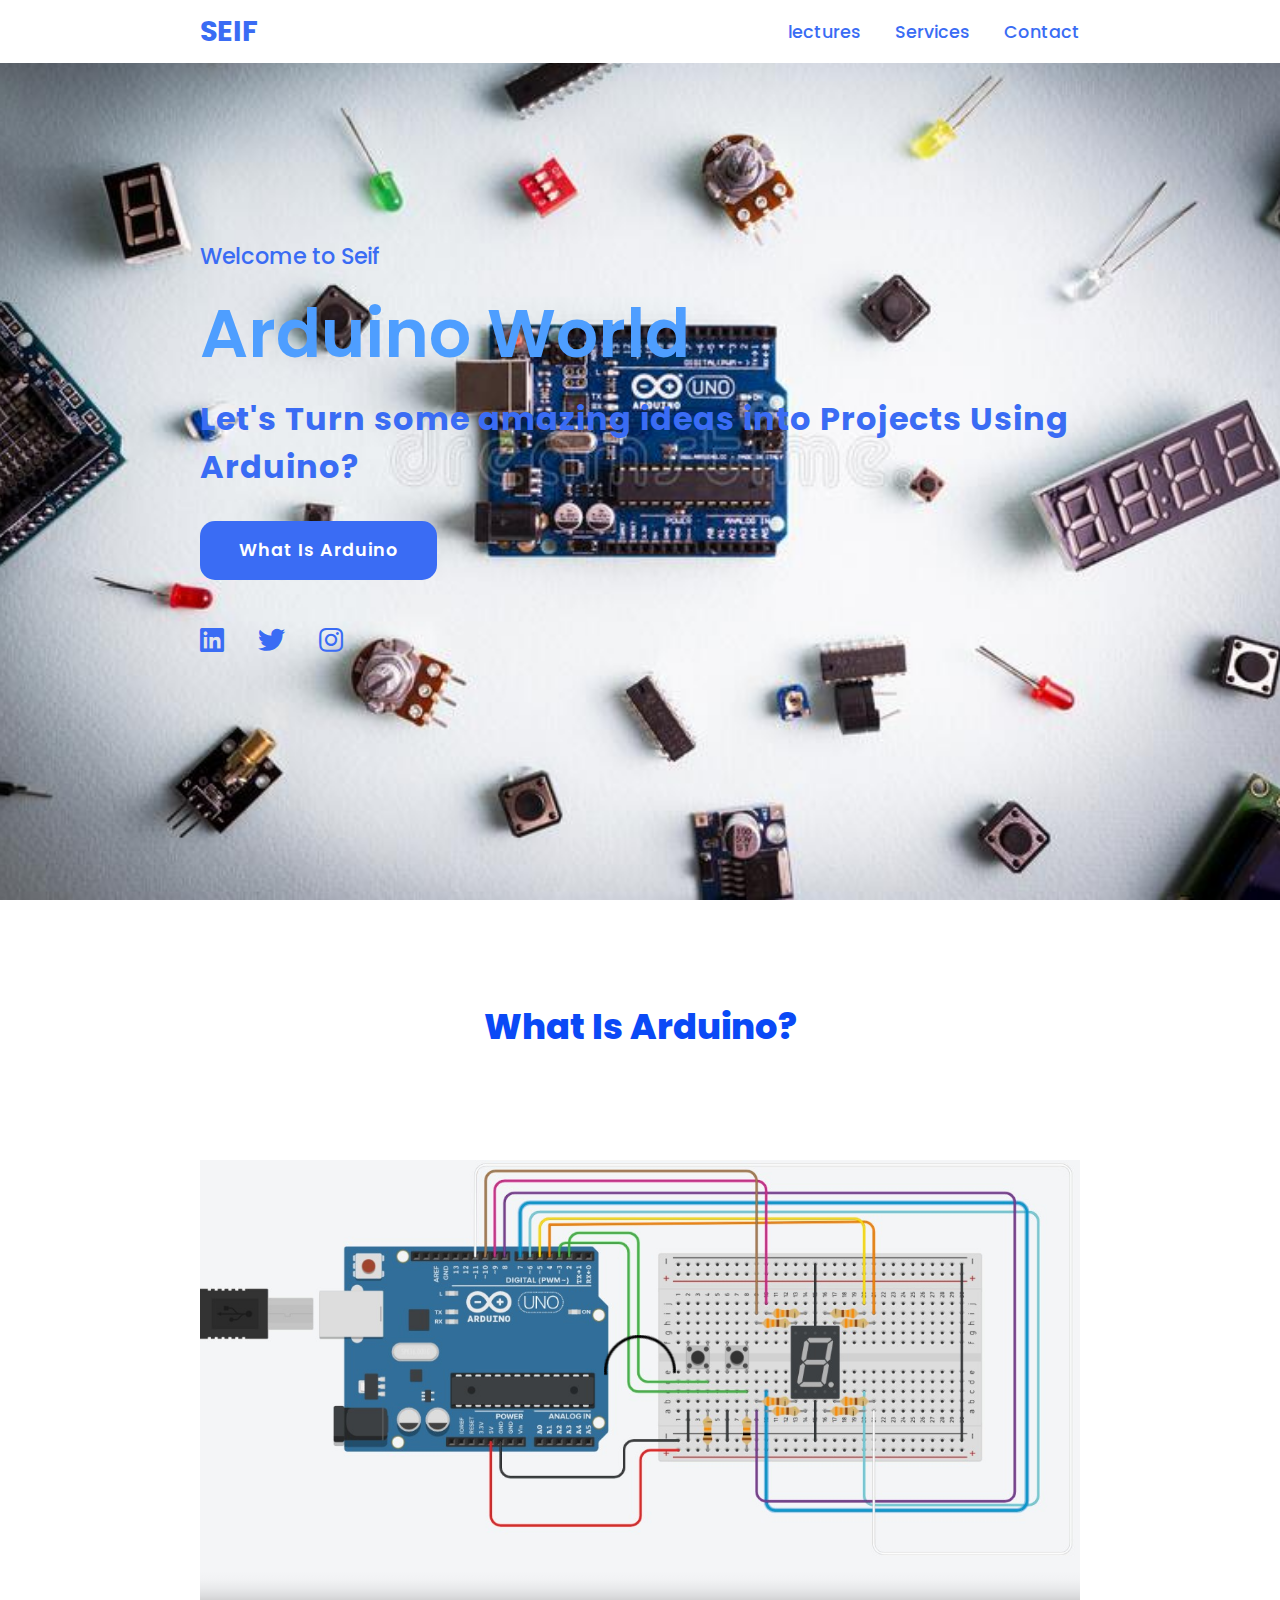
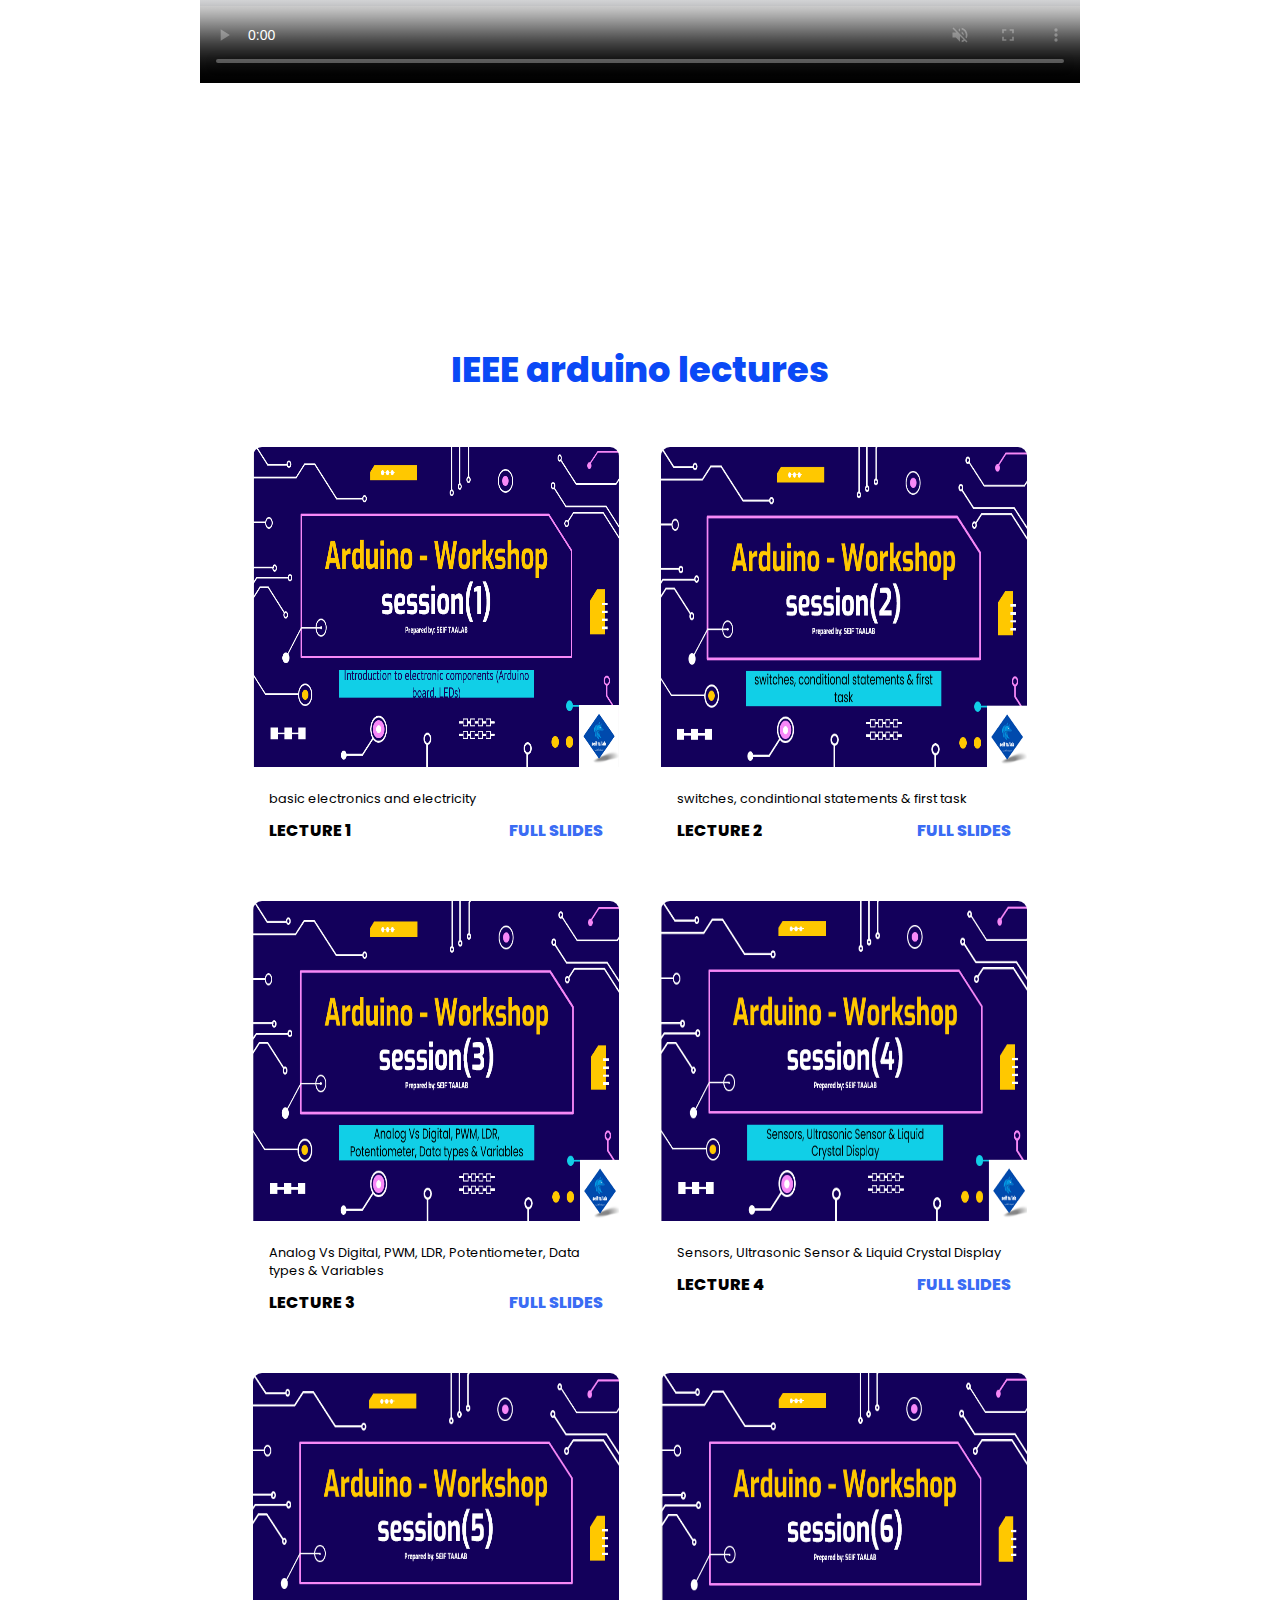
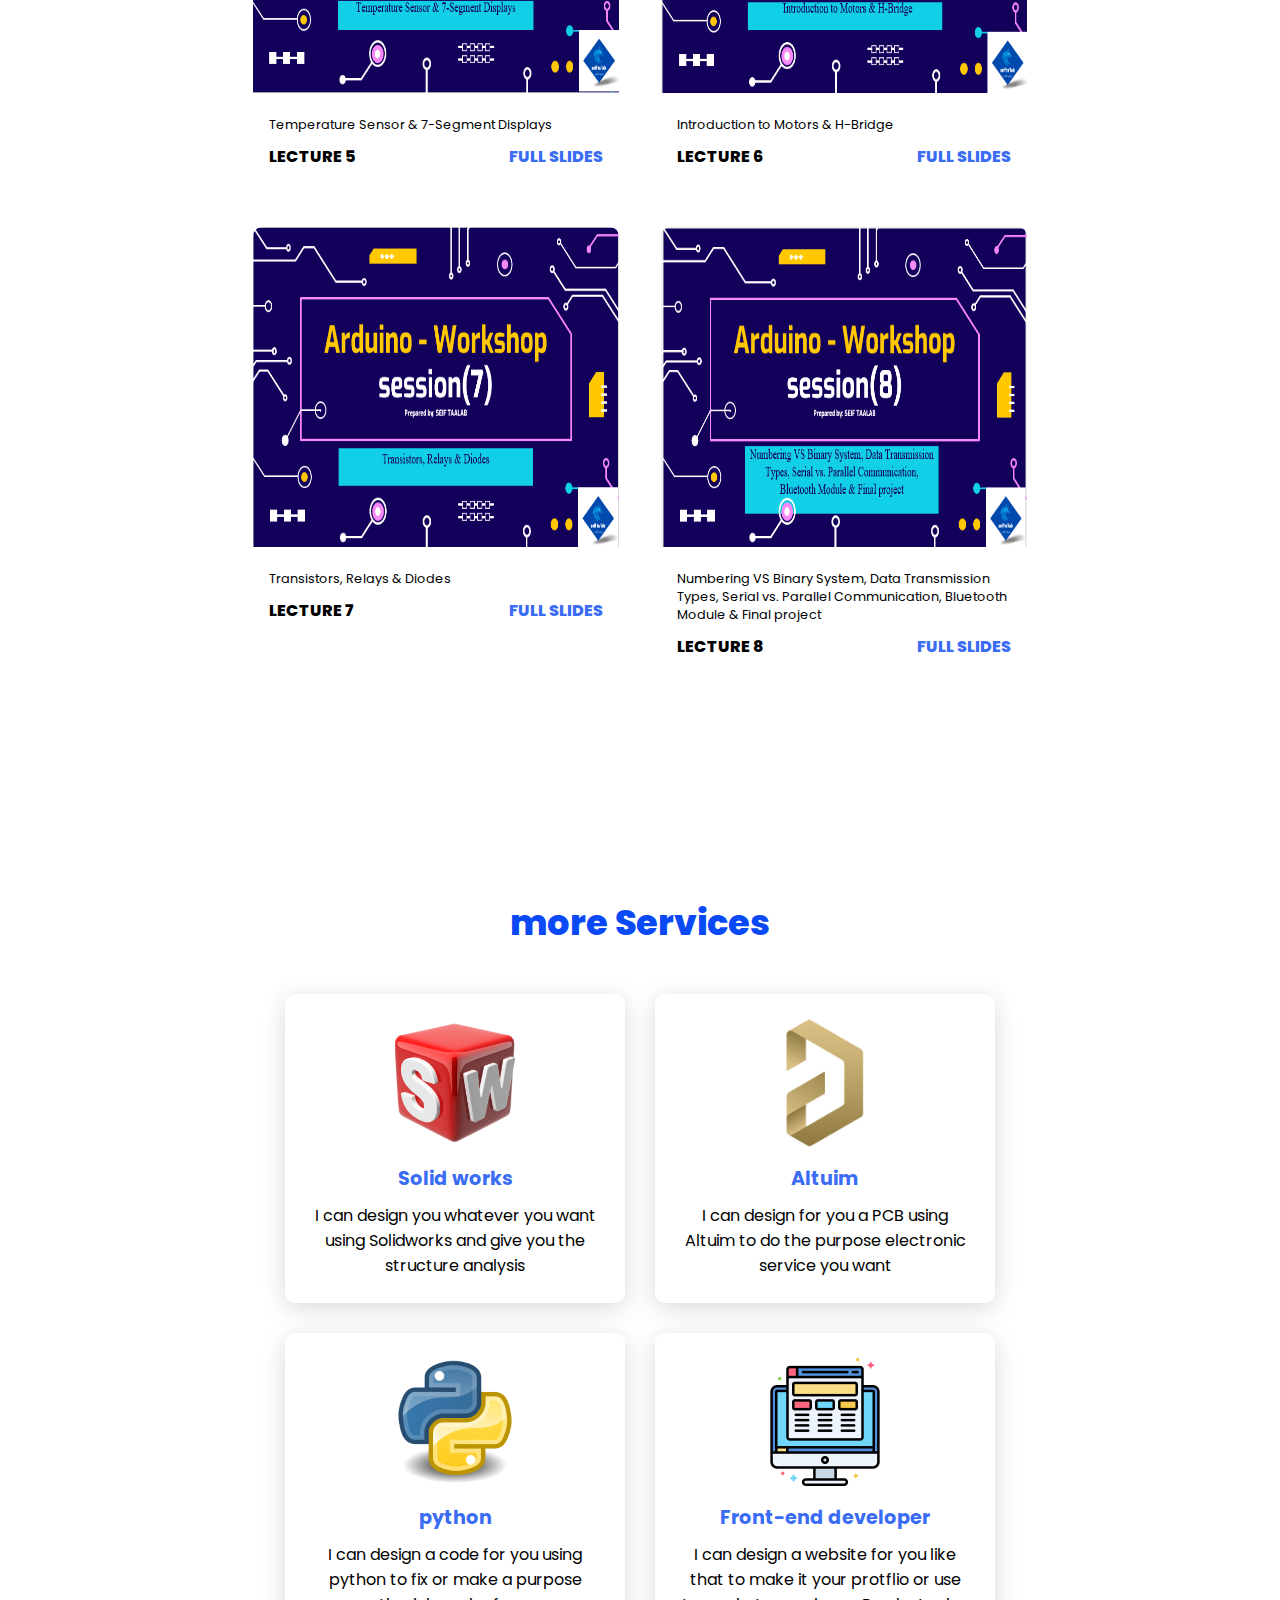
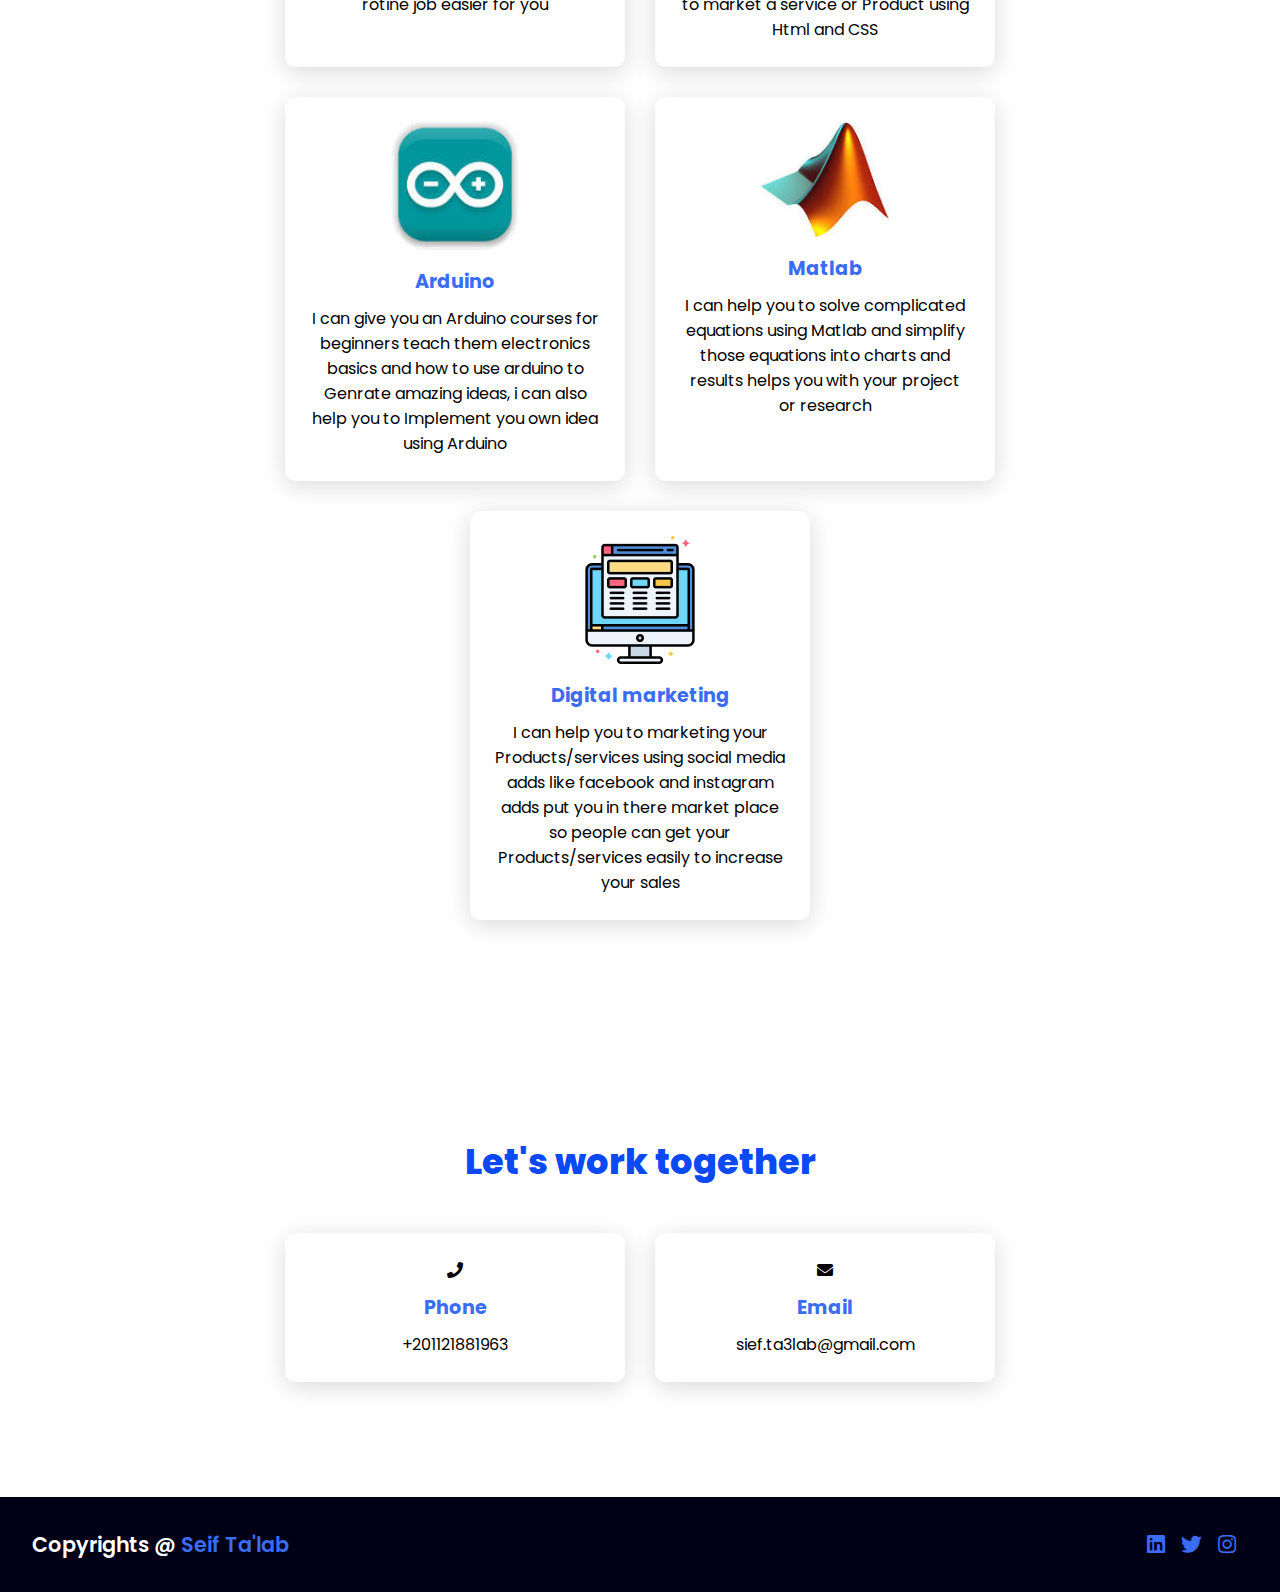
==== commit da87538a: "Update index(Arduino).html" ====
--- a/index(Arduino).html
+++ b/index(Arduino).html
@@ -11,7 +11,7 @@
 <body>
 
     <header>
-        <a href="https://seiftaalab.me/wpdatabase/" class="logo">Seif</a>
+        <a href="https://seiftaalab.me/" class="logo">Seif</a>
         <nav class="navigation">
             <a href="#projects">lectures</a>
             <a href="#Courses">Services</a>
